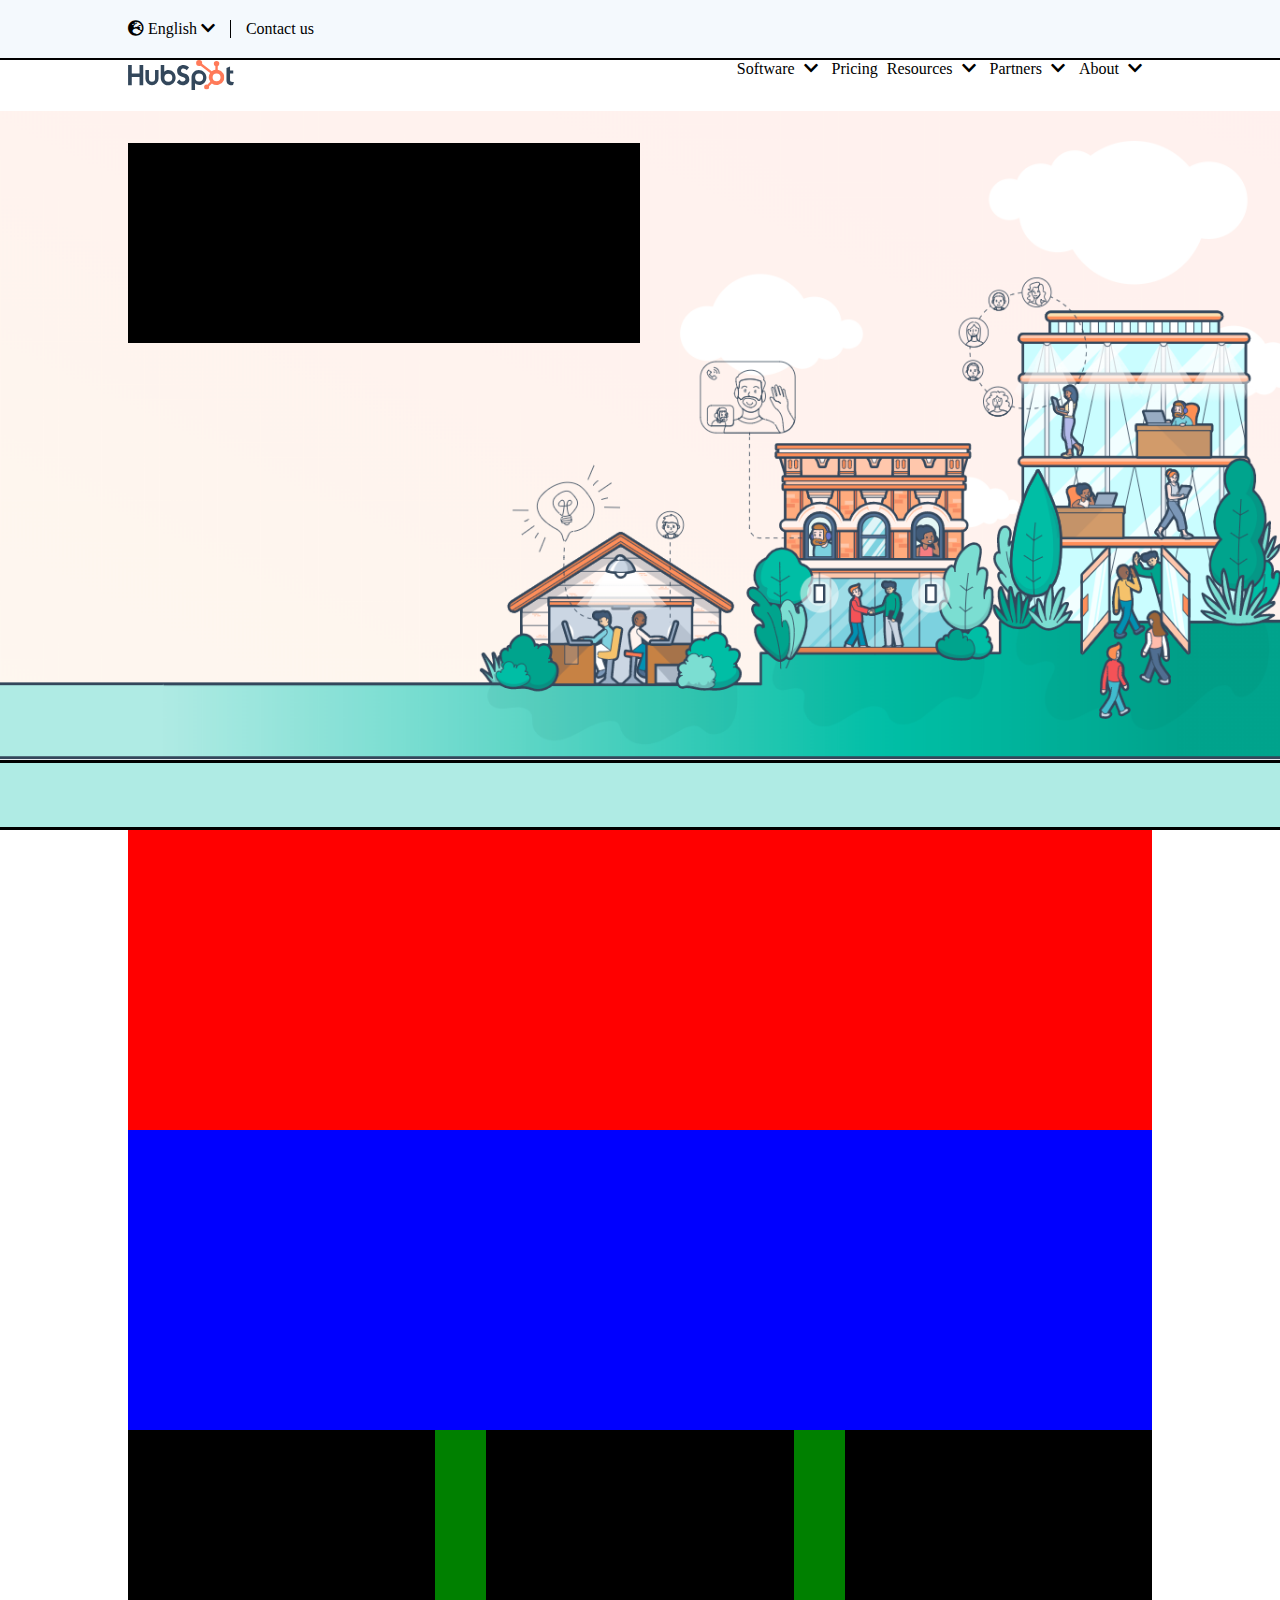
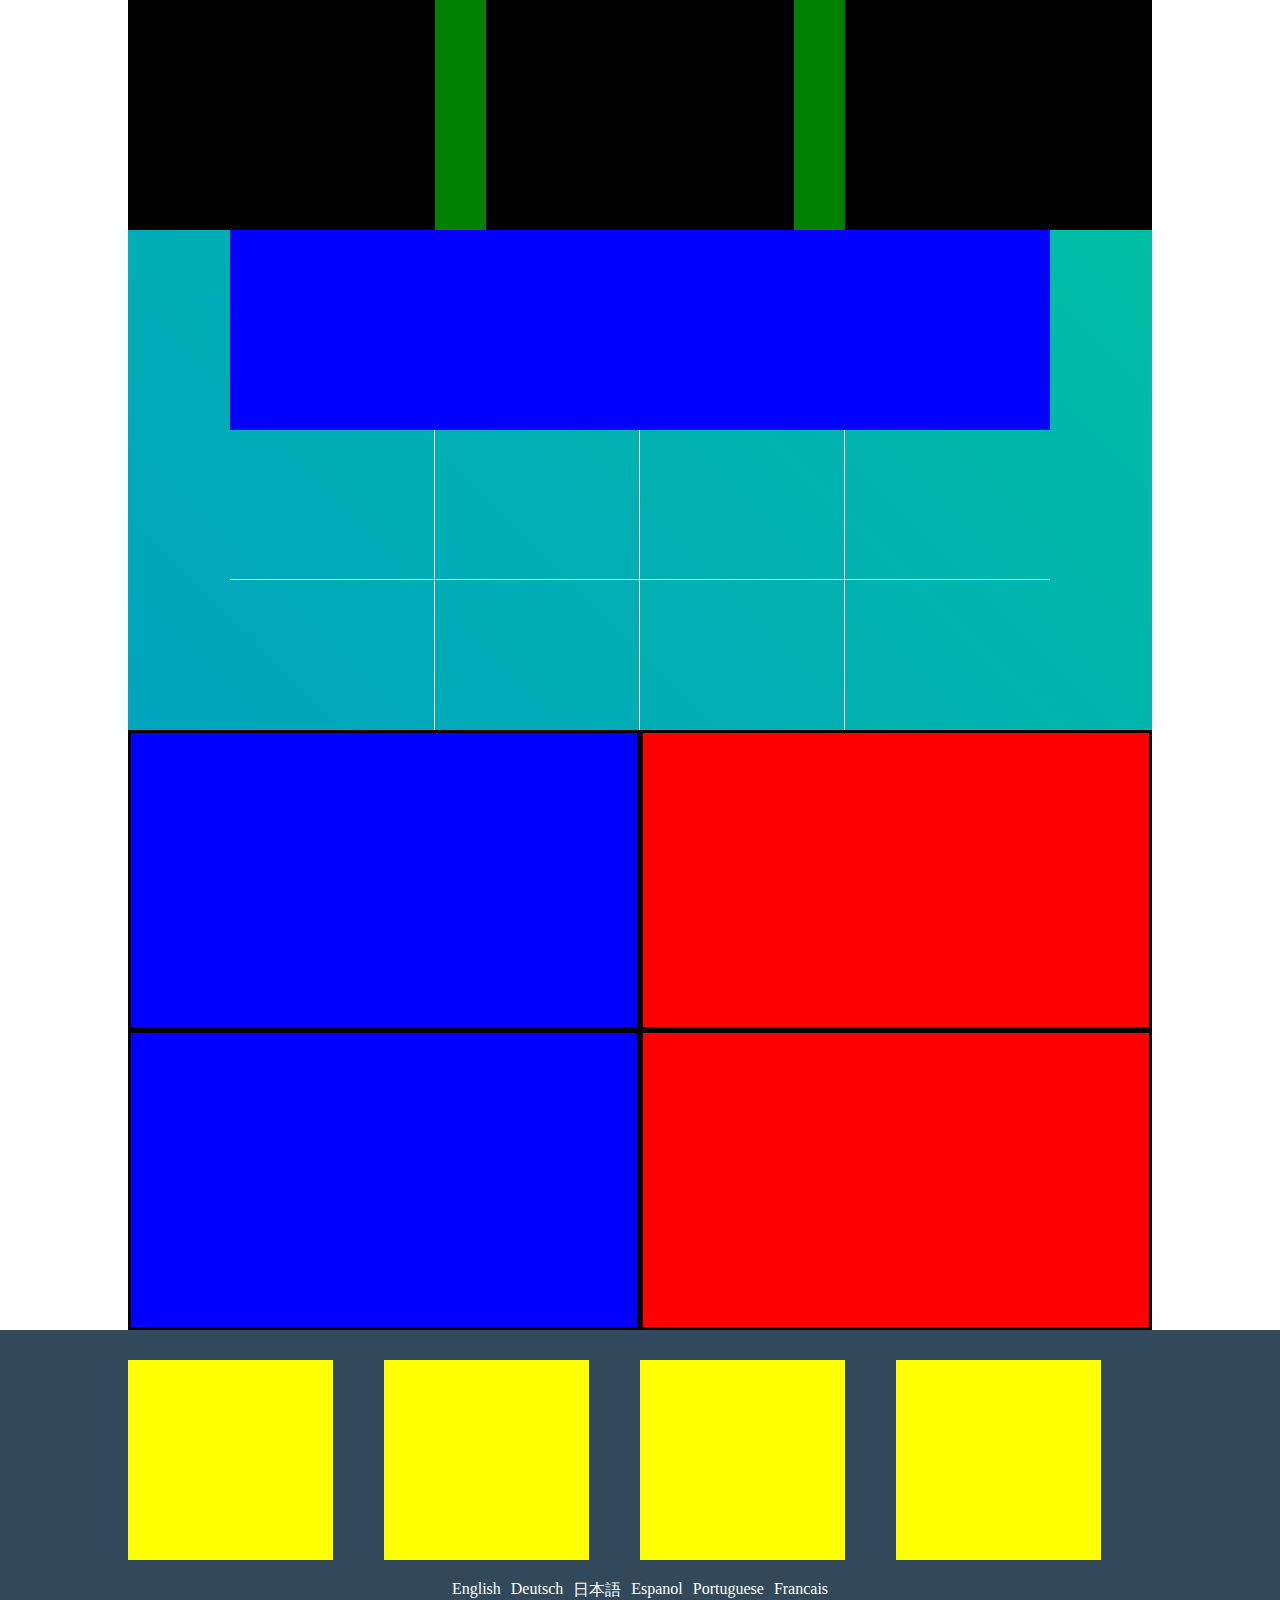
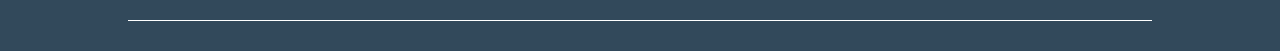
==== index.html @ 045c339a "debug update" ====
<!DOCTYPE html>
<html>
  <head>
    <meta charset="utf-8">
    <title>Hubspot</title>
    <link rel="stylesheet" href="https://cdnjs.cloudflare.com/ajax/libs/font-awesome/5.15.2/css/all.min.css">
    <link rel="stylesheet" href="css/style.css">
  </head>
  <body>
    <!-- intestazione -->
    <header>
      <div class="button-header row">
        <div class="leng-contact row">
          <div class="leng">
            <i class="fas fa-globe-europe"></i> English <i class="fas fa-chevron-down"></i>
          </div>
          <div class="contact">
            Contact us
          </div>
        </div>
        <div class="button-search row f-right">
          <div class="f-right"></div>
          <div class="f-right"></div>
          <div class="f-right"></div>
        </div>
      </div>
      <nav class="row">
        <div class="logo-cont f-left">
          <img src="img/logo.svg" alt="logo">
        </div>
        <div class="nav-menu">
          <ul>
            <li>Software <i class="fas fa-chevron-down"></i></li>
            <li>Pricing</li>
            <li>Resources <i class="fas fa-chevron-down"></i></li>
            <li>Partners <i class="fas fa-chevron-down"></i></li>
            <li>About <i class="fas fa-chevron-down"></i></li>
          </ul>
        </div>
      </nav>
    </header>
    <!-- corpo principale -->
    <main>
      <!-- jumbo -->
      <section>
        <div class="jumbo">
          <div class="jumbo-text">

          </div>
        </div>
        <div class="jumbo-bottom"></div>
      </section>
      <!-- powerfull alone -->
      <section class="page-padding">
        <div class="mid-up">
          <div class="powerfull">

          </div>
          <div class="crm">

          </div>
          <div class="box-cont row">
            <div class="content-box">

            </div>
            <div class="content-box">

            </div>
            <div class="content-box">

            </div>
          </div>
        </div>
      </section>
      <!-- statistics -->
      <section class="page-padding">
        <div class="statistics-cont">
          <div class="statistics-text">

          </div>
          <div class="stats-cont-1 row">
            <div class="stats-box">

            </div>
            <div class="stats-box">

            </div>
            <div class="stats-box">

            </div>
            <div class="stats-box">

            </div>
          </div>
          <div class="stats-cont-2 row">
            <div class="stats-box">

            </div>
            <div class="stats-box">

            </div>
            <div class="stats-box">

            </div>
            <div class="stats-box">

            </div>
          </div>
        </div>
      </section>
      <!-- mid-down -->
      <section class="page-padding">
        <div class="partner-cont row">
          <div class="partner-text">

          </div>
          <div class="partner-logo-cont">

          </div>
        </div>
        <div class="partner-cont row">
          <div class="partner-text">

          </div>
          <div class="partner-image-cont">

          </div>
        </div>
      </section>
    </main>
    <!-- footer -->
    <footer>
      <div class="row">
        <div class="footer-item">

        </div>
        <div class="footer-item">

        </div>
        <div class="footer-item">

        </div>
        <div class="footer-item">

        </div>
      </div>
      <div class="footer-leng">
        <div class="leng-text-cont row">
          <div class="leng-cont">
            English
          </div>
          <div class="leng-cont">
            Deutsch
          </div>
          <div class="leng-cont">
            日本語
          </div>
          <div class="leng-cont">
            Espanol
          </div>
          <div class="leng-cont">
            Portuguese
          </div>
          <div class="leng-cont">
            Francais
          </div>
        </div>
      </div>
    </footer>
  </body>
</html>
---- css/style.css ----
* {
  margin: 0;
  padding: 0;
  box-sizing: border-box;
}

body {

}

.row::after {
  content: "";
  display: table;
  clear: both;
}

.page-padding {
  padding: 0 10%;
}

/*debug*/
.f-left {
  float: left;
}

.f-right {
  float: right;
}
/*/debug*/

/* intestazione */
.button-header {
  width: 100%;
  border-bottom: 2px solid #000;
  padding: 20px 10%;
  background: #f4f9fd;
}

.leng-contact {
  width: 30%;
  float: left;
}

.leng {
  float: left;
  border-right: 1px solid #000;
}

.leng i:last-child {
  margin: 0 15px 0 0;
}

.contact {
  float: left;
  margin: 0 0 0 15px;
}

.button {
  color: #fff;
  background: #fe775a;
  border: none;
}

nav {
  width: 100%;
  padding: 0 10%;
  /* debug */
  height: 50px;
}

.logo-cont {

}

.nav-menu {
  float: right;
}

.nav-menu ul li {
  margin: 0 5px 0 0;
  list-style-type: none;
  display: inline-block;
}

.nav-menu ul li i {
  margin: 0 5px;
}

/* corpo principale */
.jumbo {
  width: 100%;
  background-image: url(../img/jumbotron.png);
  background-repeat: no-repeat;
  background-size: cover;
  position: relative;
  /* debug */
  height: 650px;
}

.jumbo-text {
  width: 40%;
  position: absolute;
  top: 5%;
  left: 10%;
  /*debug*/
  height: 200px;
  background: #000;
}

.jumbo-bottom {
  width: 100%;
  height: 70px;
  background: #afebe4;
  border-top: 3px solid #000;
  border-bottom: 3px solid #000;
}

.mid-up {
  background: #f4f9fd;
}

.powerfull {
  width: 100%;
  /*debug*/
  height: 300px;
  background: red;
}

.crm {
  width: 100%;
  /*debug*/
  height: 300px;
  background: blue;
}

.box-cont {
  width: 100%;
  /* debug */
  background: green;
}

.content-box {
  width: 30%;
  float: left;
  /* debug */
  height: 400px;
  background: black;
}

.box-cont .content-box:nth-child(2) {
  margin: 0 5%;
}

.statistics-cont {
  width: 100%;
  padding: 0 10%;
  background-image: linear-gradient(45deg,#00a4bd,#00bda5);
}

.statistics-text {
  width: 100%;
  /* debug */
  height: 200px;
  background: blue;
}

.stats-box {
  width: 25%;
  float: left;
  /* debug */
  height: 150px;
}

.stats-cont-1 .stats-box {
  border-right: 1px solid #fff;
  border-bottom: 1px solid #fff;
}

.stats-cont-1 .stats-box:last-child {
  border-right: none;
}

.stats-cont-2 .stats-box {
  border-right: 1px solid #fff;
}

.stats-cont-2 .stats-box:last-child {
  border-right: none;
}

.partner-cont {
  width: 100%;
  /*debug*/
  height: 300px;
  background: yellow;
}

.partner-text {
  width: 50%;
  float: left;
  /*debug*/
  height: 300px;
  background: blue;
  border: 3px solid black;
}

.partner-logo-cont, .partner-image-cont {
  width: 50%;
  float: left;
  /*debug*/
  height: 300px;
  background: red;
  border: 3px solid black;
}

/* footer */
footer {
  padding: 30px 10%;
  background: #32495b;
}

.footer-item {
  width: 20%;
  margin: 0 5% 0 0;
  float: left;
  /*debug*/
  height: 200px;
  background: yellow;
}

.footer-leng {
  width: 100%;
  padding: 30px 0;
  border-bottom: 1px solid #fff;
  position: relative;
}

.leng-text-cont {
  position: absolute;
  top: 50%;
  left: 50%;
  transform: translate(-50%, -50%);
}

.leng-cont {
  color: #fff;
  margin-right: 10px;
  float: left;
}

.leng-cont:last-child {
  margin-right: 0;
}
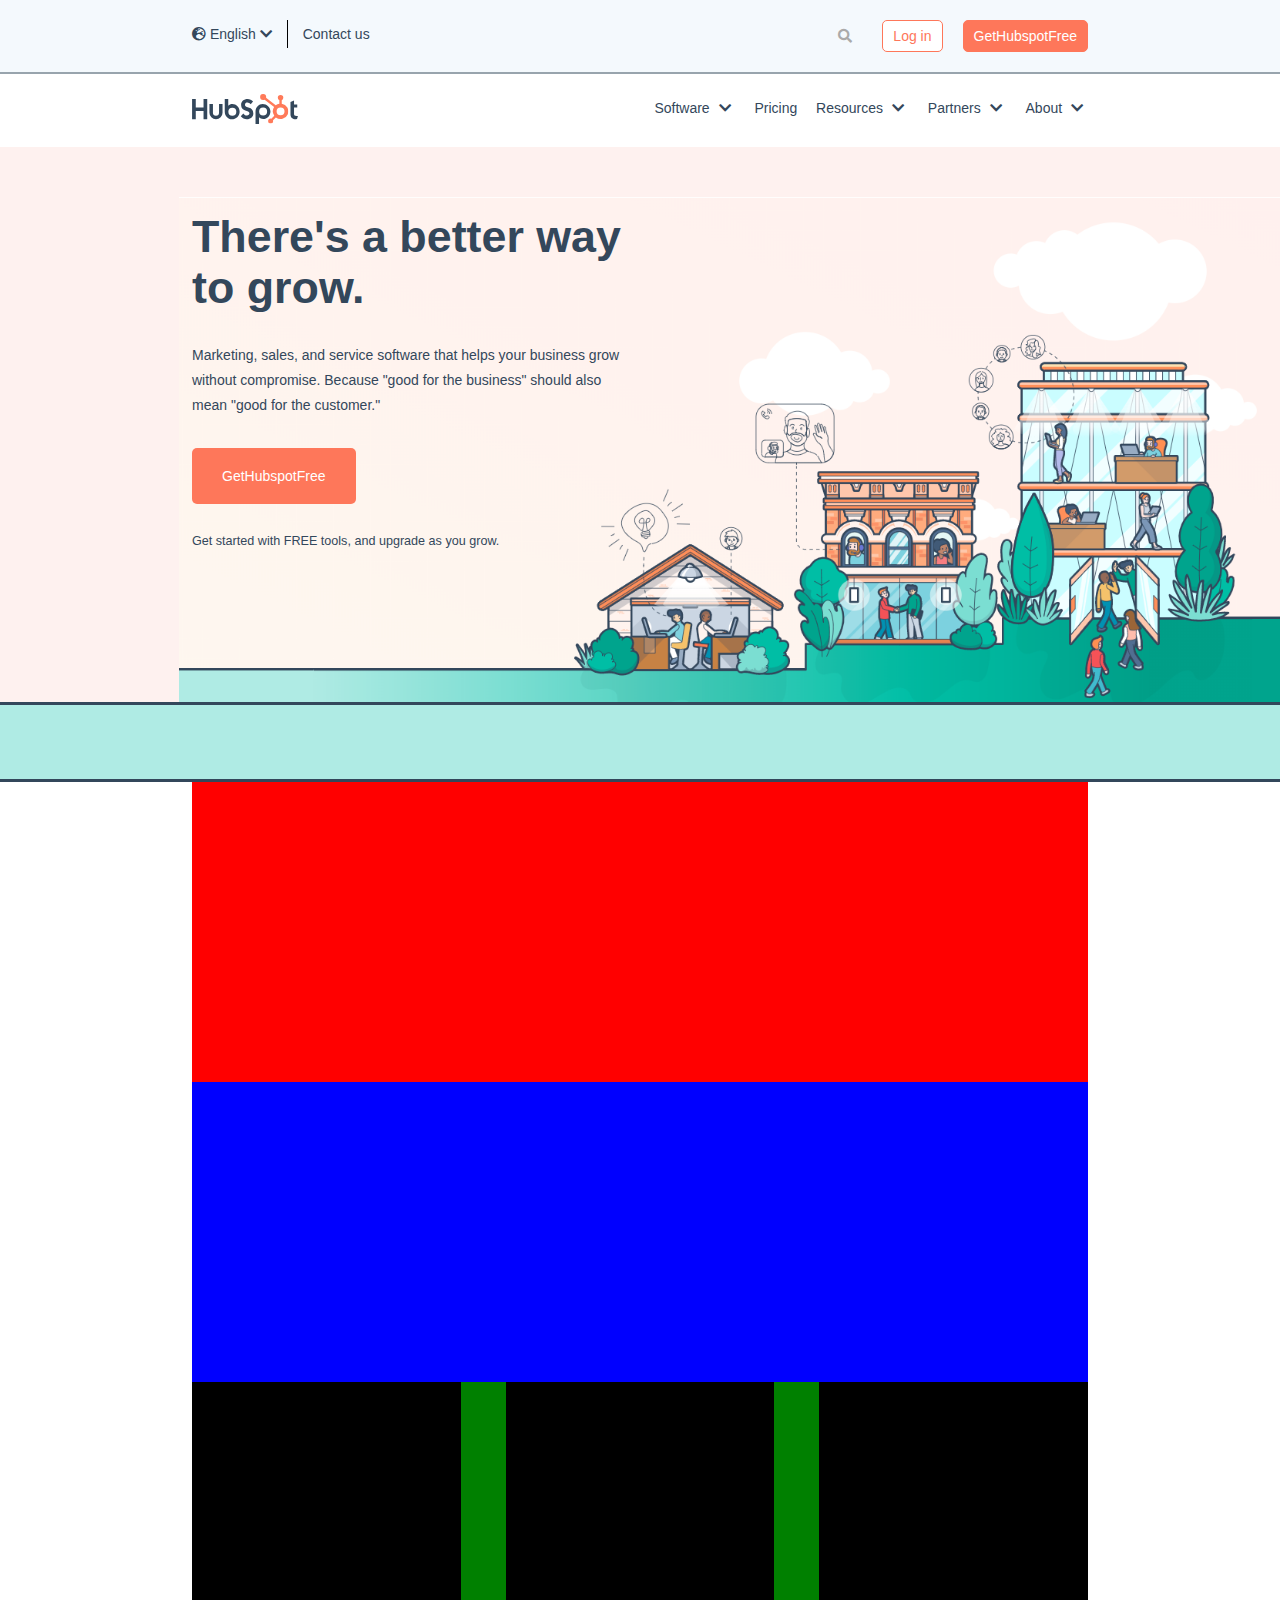
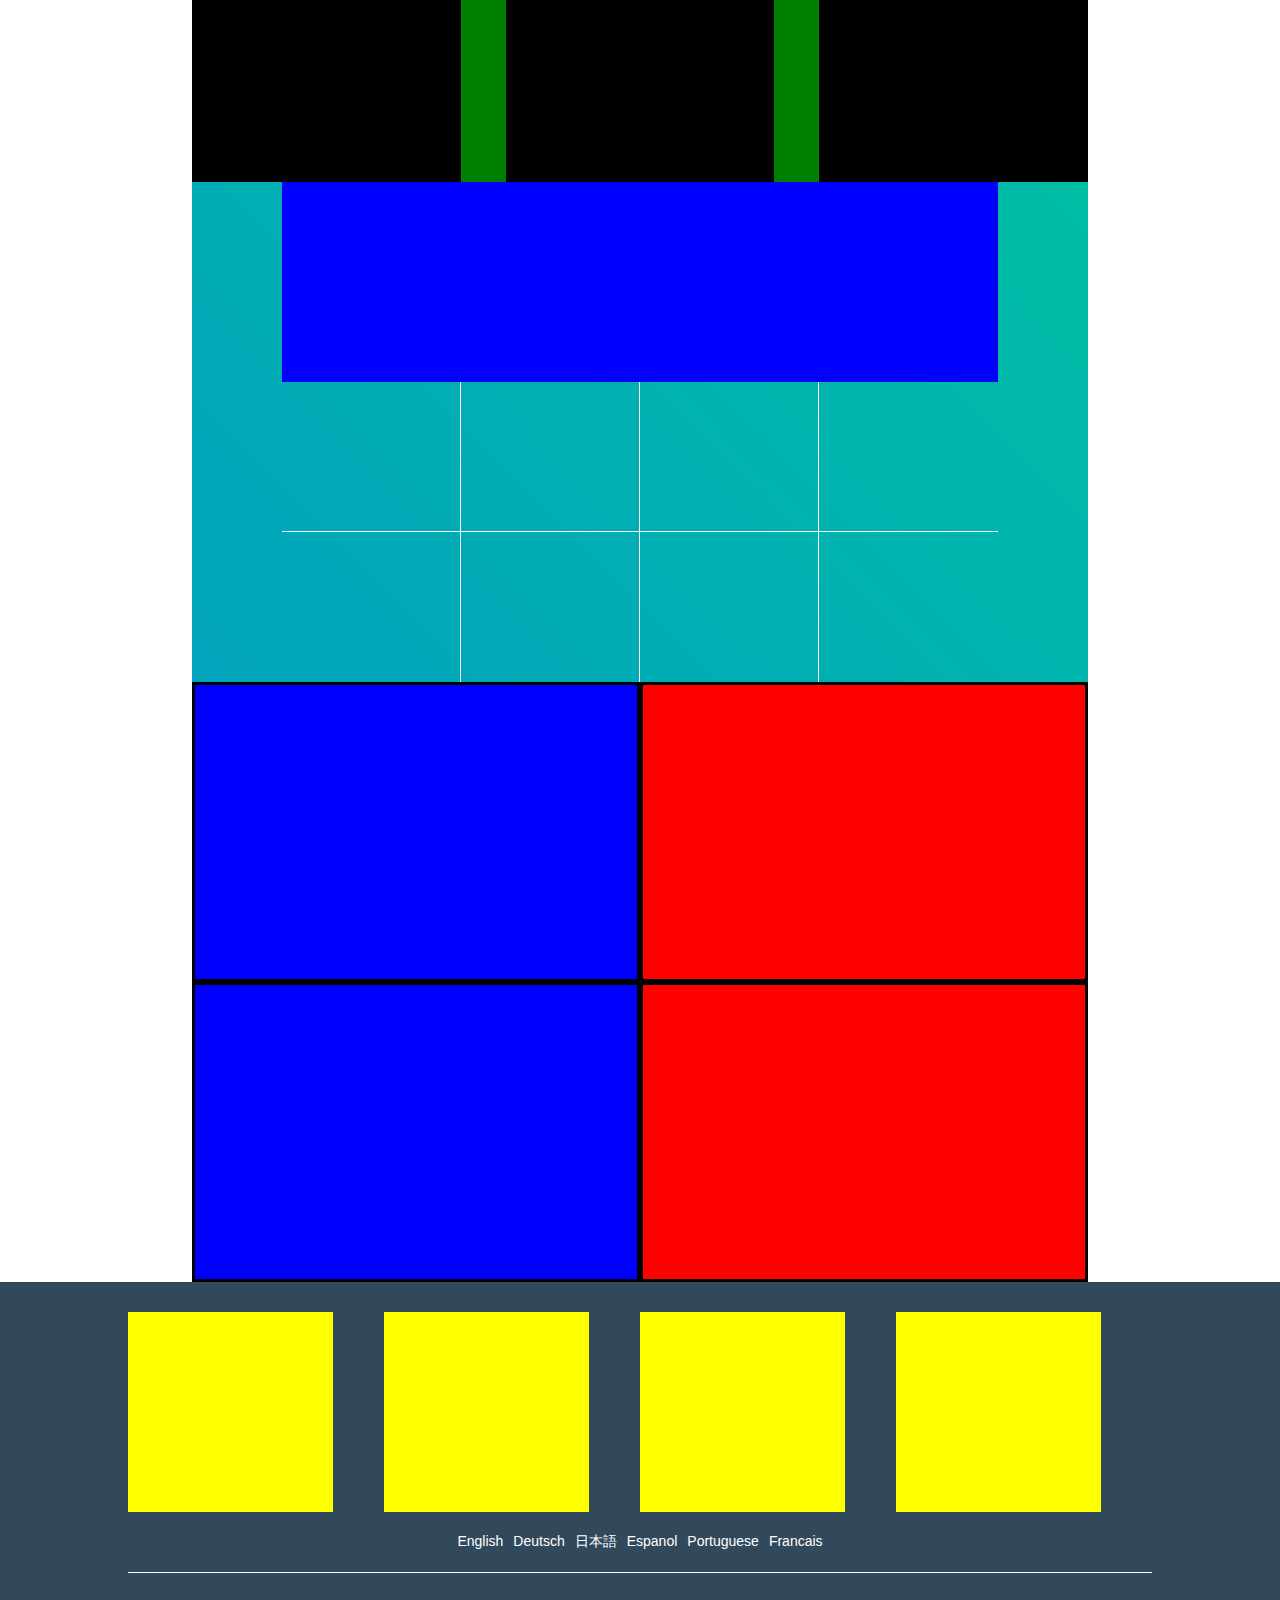
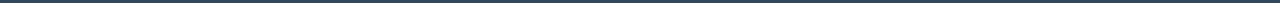
==== commit abbfd171: "header-jumbotron" ====
--- a/index.html
+++ b/index.html
@@ -9,29 +9,35 @@
   <body>
     <!-- intestazione -->
     <header>
+      <!-- bottoniera superiore -->
       <div class="button-header row">
         <div class="leng-contact row">
           <div class="leng">
-            <i class="fas fa-globe-europe"></i> English <i class="fas fa-chevron-down"></i>
+            <i class="fas fa-globe-europe"></i>
+            English
+            <i class="fas fa-chevron-down"></i>
           </div>
           <div class="contact">
-            Contact us
+            <a href="#">Contact us</a>
           </div>
         </div>
-        <div class="button-search row f-right">
-          <div class="f-right"></div>
-          <div class="f-right"></div>
-          <div class="f-right"></div>
+        <div class="button-search row">
+          <a href="#" class="page-button">GetHubspotFree</a>
+          <a href="#" class="page-button login-button">Log in</a>
+          <div class="search-cont">
+            <i class="fas fa-search"></i>
+          </div>
         </div>
       </div>
+      <!-- menu di navigazione -->
       <nav class="row">
-        <div class="logo-cont f-left">
-          <img src="img/logo.svg" alt="logo">
+        <div class="f-left">
+          <a href="#"><img src="img/logo.svg" alt="logo"></a>
         </div>
         <div class="nav-menu">
           <ul>
             <li>Software <i class="fas fa-chevron-down"></i></li>
-            <li>Pricing</li>
+            <li><a href="#">Pricing</a></li>
             <li>Resources <i class="fas fa-chevron-down"></i></li>
             <li>Partners <i class="fas fa-chevron-down"></i></li>
             <li>About <i class="fas fa-chevron-down"></i></li>
@@ -44,11 +50,22 @@
       <!-- jumbo -->
       <section>
         <div class="jumbo">
-          <div class="jumbo-text">
-
+          <div class="jumbo-box">
+            <div class="jumbo-title">
+              There's a better way to grow.
+            </div>
+            <div class="jumbo-subtitle">
+              Marketing, sales, and service software that helps your business grow without compromise. Because "good for the business" should also mean "good for the customer."
+            </div>
+            <div class="jumbo-button">
+              <a href="#" class="page-button">GetHubspotFree</a>
+            </div>
+            <div class="end-text">
+              Get started with FREE tools, and upgrade as you grow.
+            </div>
           </div>
+          <div class="jumbo-bottom"></div>
         </div>
-        <div class="jumbo-bottom"></div>
       </section>
       <!-- powerfull alone -->
       <section class="page-padding">
--- a/css/style.css
+++ b/css/style.css
@@ -5,7 +5,14 @@
 }
 
 body {
-
+  color: #33475b;
+  font-family: 'Helvetica', sans-serif;
+  font-size: 14px;
+}
+
+a {
+  text-decoration: none;
+  color: #33475b;
 }
 
 .row::after {
@@ -15,10 +22,18 @@
 }
 
 .page-padding {
-  padding: 0 10%;
-}
-
-/*debug*/
+  padding: 0 15%;
+}
+
+.page-button {
+  color: #fff;
+  background: #fe775a;
+  padding: 20px 30px;
+  text-decoration: none;
+  border: none;
+  border-radius: 5px;
+}
+
 .f-left {
   float: left;
 }
@@ -26,24 +41,26 @@
 .f-right {
   float: right;
 }
-/*/debug*/
 
 /* intestazione */
+/*bottoniera superiore*/
 .button-header {
   width: 100%;
-  border-bottom: 2px solid #000;
-  padding: 20px 10%;
+  border-bottom: 2px solid #98a4ad;
+  padding: 20px 15%;
   background: #f4f9fd;
 }
 
 .leng-contact {
   width: 30%;
+  line-height: 200%;
   float: left;
 }
 
 .leng {
   float: left;
   border-right: 1px solid #000;
+  cursor: pointer;
 }
 
 .leng i:last-child {
@@ -55,31 +72,49 @@
   margin: 0 0 0 15px;
 }
 
-.button {
-  color: #fff;
-  background: #fe775a;
-  border: none;
-}
-
+.button-search .page-button {
+  float: right;
+  padding: 7px 10px;
+  border: 1px solid #fe775a;
+}
+
+.login-button {
+  color: #fe775a;
+  background: #fff;
+  margin: 0 20px;
+}
+
+.search-cont {
+  padding: 7px 10px;
+  float: right;
+  cursor: pointer;
+}
+
+.search-cont .fa-search {
+  color: #aaa;
+  vertical-align: middle;
+}
+
+/* menu di navigazione */
 nav {
   width: 100%;
-  padding: 0 10%;
-  /* debug */
-  height: 50px;
-}
-
-.logo-cont {
-
+  padding: 20px 15%;
 }
 
 .nav-menu {
   float: right;
+  line-height: 200%;
 }
 
 .nav-menu ul li {
-  margin: 0 5px 0 0;
+  margin: 0 15px 0 0;
   list-style-type: none;
   display: inline-block;
+  cursor: pointer;
+}
+
+.nav-menu ul li:last-child {
+  margin: 0;
 }
 
 .nav-menu ul li i {
@@ -89,30 +124,52 @@
 /* corpo principale */
 .jumbo {
   width: 100%;
+  background: #fef1ef;
   background-image: url(../img/jumbotron.png);
   background-repeat: no-repeat;
-  background-size: cover;
+  background-size: 86%;
   position: relative;
-  /* debug */
-  height: 650px;
-}
-
-.jumbo-text {
-  width: 40%;
+  background-position: 100%;
+  height: 635px;
+}
+
+.jumbo-box {
+  width: 35%;
   position: absolute;
-  top: 5%;
-  left: 10%;
+  top: 10%;
+  left: 15%;
   /*debug*/
   height: 200px;
-  background: #000;
+}
+
+.jumbo-box .jumbo-button {
+  margin: 50px 0 0 0;
+}
+
+.jumbo-title {
+  font-size: 3.2em;
+  font-weight: bold;
+}
+
+.jumbo-subtitle {
+  margin: 30px 0 0 0;
+  line-height: 1.8;
+}
+
+.end-text {
+  margin: 50px 0 0 0;
+  font-size: 0.9em;
 }
 
 .jumbo-bottom {
   width: 100%;
-  height: 70px;
+  height: 80px;
   background: #afebe4;
-  border-top: 3px solid #000;
-  border-bottom: 3px solid #000;
+  border-top: 3px solid #33475b;
+  border-bottom: 3px solid #33475b;
+  position: absolute;
+  bottom: 0;
+  left: 0;
 }
 
 .mid-up {
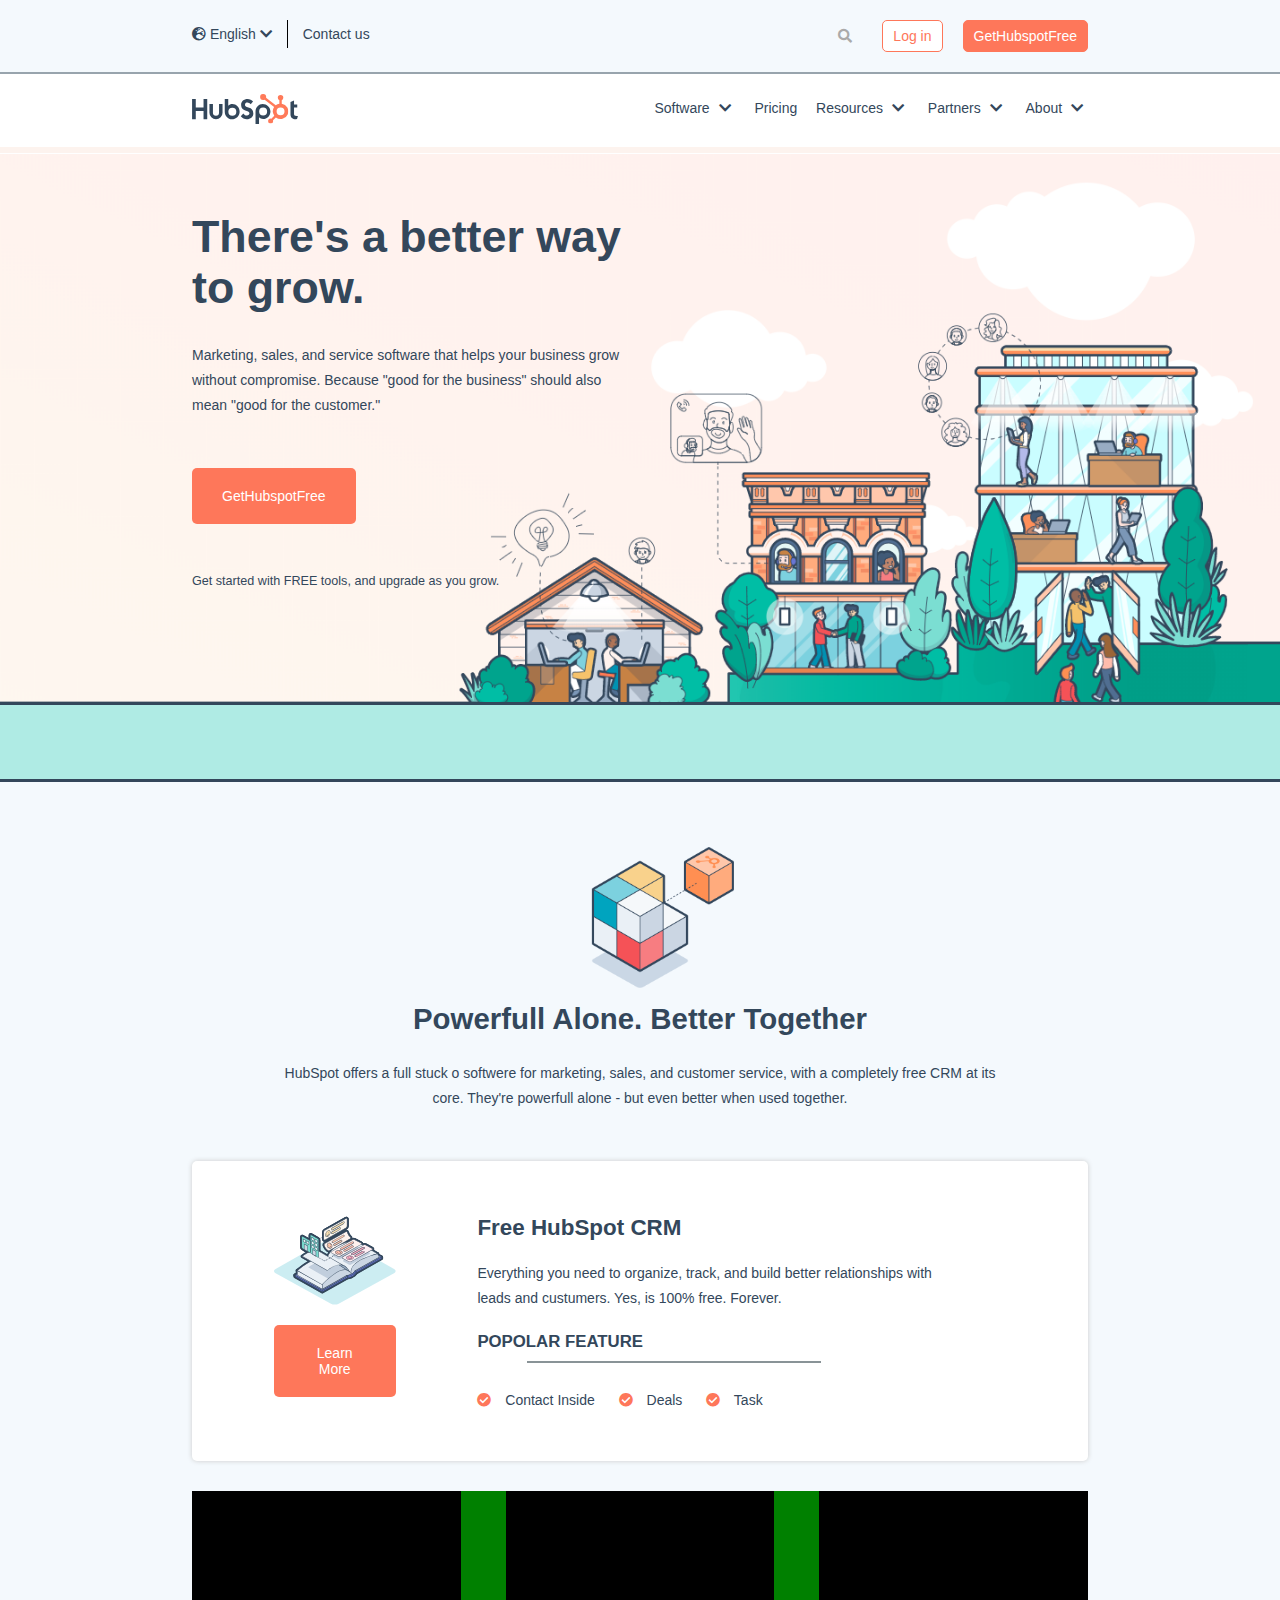
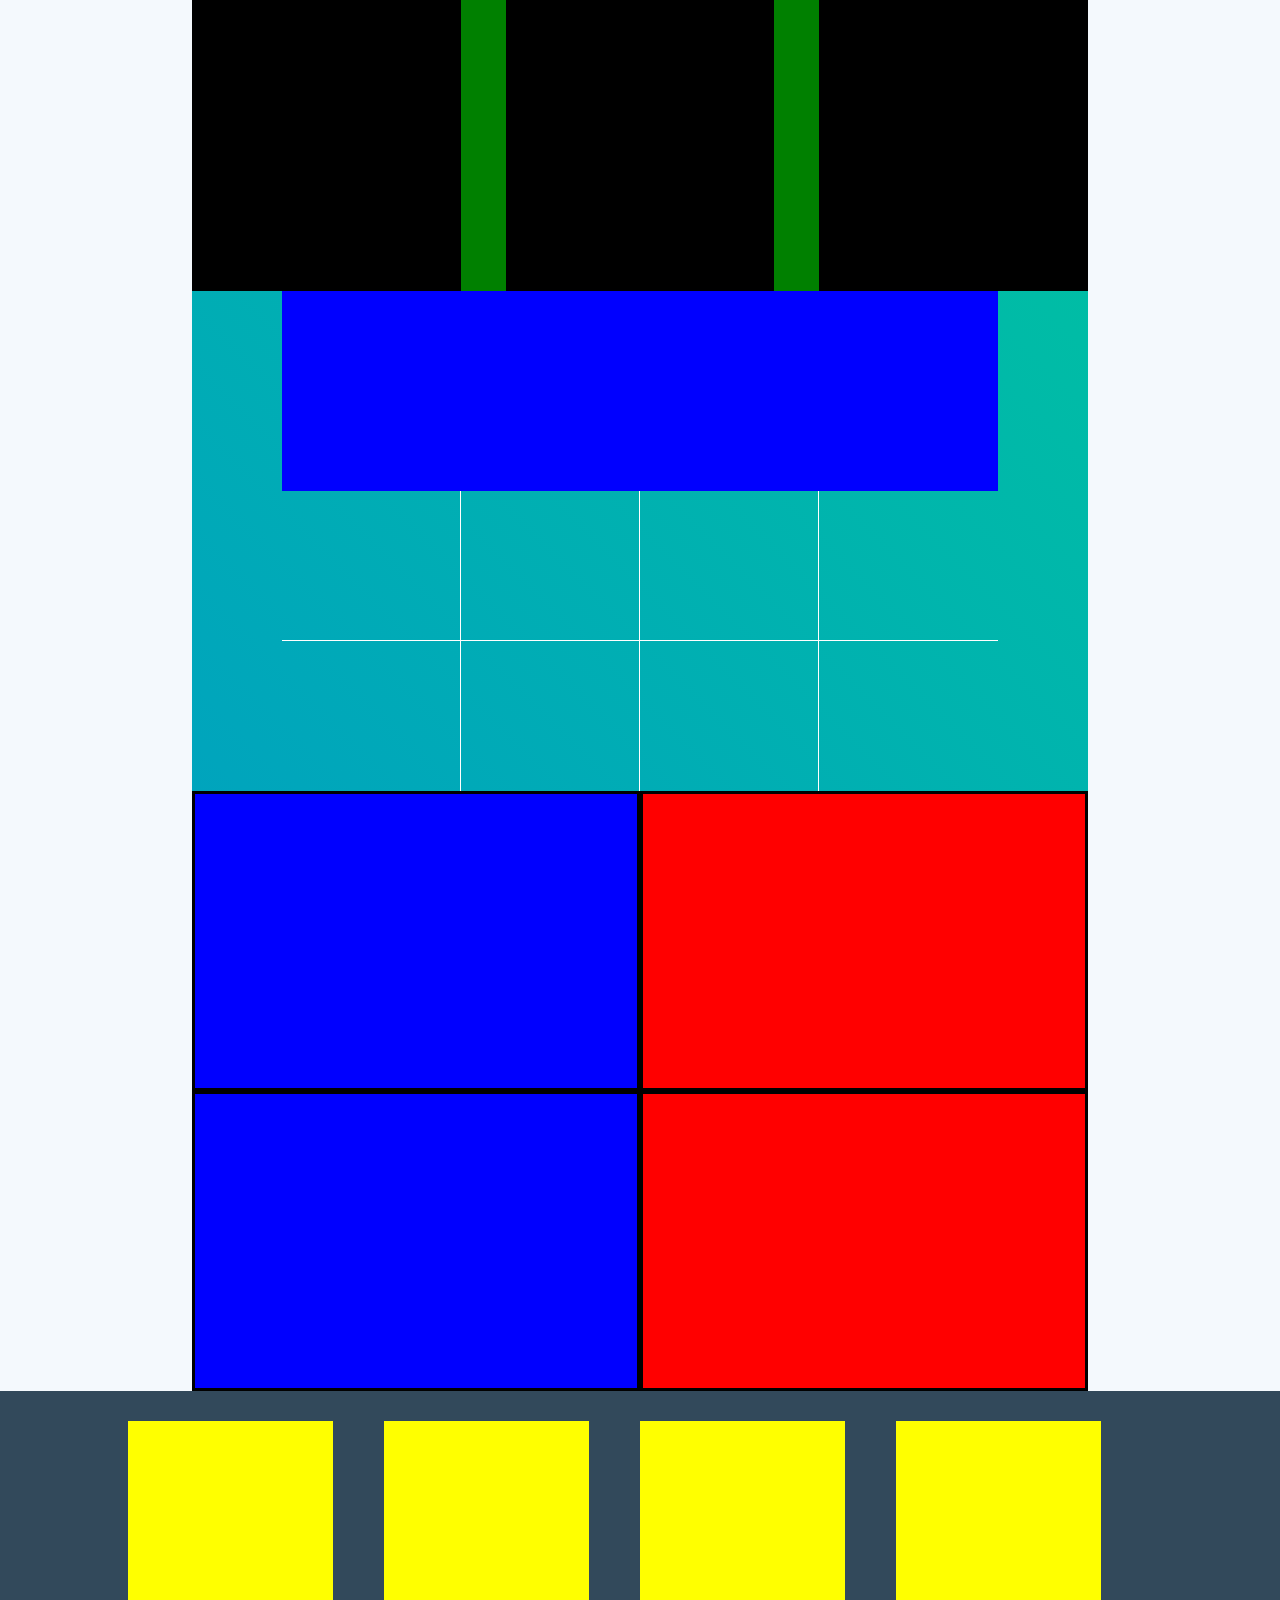
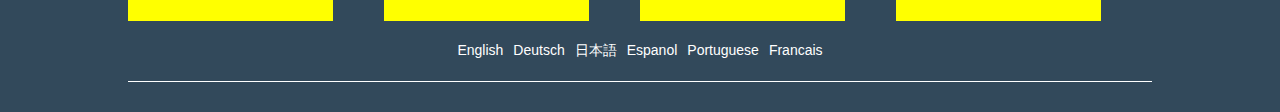
==== commit c98d3fdd: "main update" ====
--- a/index.html
+++ b/index.html
@@ -2,7 +2,7 @@
 <html>
   <head>
     <meta charset="utf-8">
-    <title>Hubspot</title>
+    <title>HubSpot</title>
     <link rel="stylesheet" href="https://cdnjs.cloudflare.com/ajax/libs/font-awesome/5.15.2/css/all.min.css">
     <link rel="stylesheet" href="css/style.css">
   </head>
@@ -55,7 +55,7 @@
               There's a better way to grow.
             </div>
             <div class="jumbo-subtitle">
-              Marketing, sales, and service software that helps your business grow without compromise. Because "good for the business" should also mean "good for the customer."
+              <p>Marketing, sales, and service software that helps your business grow without compromise. Because "good for the business" should also mean "good for the customer."</p>
             </div>
             <div class="jumbo-button">
               <a href="#" class="page-button">GetHubspotFree</a>
@@ -67,25 +67,66 @@
           <div class="jumbo-bottom"></div>
         </div>
       </section>
-      <!-- powerfull alone -->
+      <!-- mid-up-section -->
       <section class="page-padding">
         <div class="mid-up">
-          <div class="powerfull">
-
-          </div>
-          <div class="crm">
-
-          </div>
-          <div class="box-cont row">
-            <div class="content-box">
-
-            </div>
-            <div class="content-box">
-
-            </div>
-            <div class="content-box">
-
-            </div>
+          <div class="mid-up-img-cont"></div>
+          <div class="mid-up-title">
+            Powerfull Alone. Better Together
+          </div>
+          <div class="mid-up-text">
+            <p>HubSpot offers a full stuck o softwere for marketing, sales, and customer service, with a completely free CRM at its core. They're powerfull alone - but even better when used together.</p>
+          </div>
+        </div>
+      </section>
+      <section class="page-padding">
+        <div class="crm-details-cont row">
+          <div class="crm-box-1">
+            <div class="crm-img-cont">
+
+            </div>
+            <div class="crm-button">
+              <a href="#" class="page-button">Learn More</a>
+            </div>
+          </div>
+          <div class="crm-box-2">
+            <div class="crm-title">
+              Free HubSpot CRM
+            </div>
+            <div class="crm-text">
+              <p>Everything you need to organize, track, and build better relationships with leads and custumers. Yes, is 100% free. Forever.</p>
+            </div>
+            <div class="crm-subtitle row">
+              POPOLAR FEATURE
+              <div class="bar"></div>
+            </div>
+            <div class="crm-list">
+              <ul>
+                <li>
+                  <i class="fas fa-check-circle"></i>
+                  Contact Inside
+                </li>
+                <li>
+                  <i class="fas fa-check-circle"></i>
+                  Deals
+                </li>
+                <li>
+                  <i class="fas fa-check-circle"></i>
+                  Task
+                </li>
+              </ul>
+            </div>
+          </div>
+        </div>
+        <div class="box-cont row">
+          <div class="content-box">
+
+          </div>
+          <div class="content-box">
+
+          </div>
+          <div class="content-box">
+
           </div>
         </div>
       </section>
--- a/css/style.css
+++ b/css/style.css
@@ -5,14 +5,19 @@
 }
 
 body {
+  background: #f4f9fd;
   color: #33475b;
-  font-family: 'Helvetica', sans-serif;
+  font-family: sans-serif;
   font-size: 14px;
 }
 
 a {
   text-decoration: none;
   color: #33475b;
+}
+
+p {
+  line-height: 1.8;
 }
 
 .row::after {
@@ -26,6 +31,7 @@
 }
 
 .page-button {
+  display: inline-block;
   color: #fff;
   background: #fe775a;
   padding: 20px 30px;
@@ -48,7 +54,6 @@
   width: 100%;
   border-bottom: 2px solid #98a4ad;
   padding: 20px 15%;
-  background: #f4f9fd;
 }
 
 .leng-contact {
@@ -99,6 +104,7 @@
 nav {
   width: 100%;
   padding: 20px 15%;
+  background: #fff;
 }
 
 .nav-menu {
@@ -124,10 +130,10 @@
 /* corpo principale */
 .jumbo {
   width: 100%;
-  background: #fef1ef;
+  background: #fdf3ee;
   background-image: url(../img/jumbotron.png);
   background-repeat: no-repeat;
-  background-size: 86%;
+  background-size: contain;
   position: relative;
   background-position: 100%;
   height: 635px;
@@ -153,7 +159,6 @@
 
 .jumbo-subtitle {
   margin: 30px 0 0 0;
-  line-height: 1.8;
 }
 
 .end-text {
@@ -171,27 +176,113 @@
   bottom: 0;
   left: 0;
 }
-
+/* mid-up-section */
 .mid-up {
-  background: #f4f9fd;
-}
-
-.powerfull {
-  width: 100%;
-  /*debug*/
-  height: 300px;
-  background: red;
-}
-
-.crm {
-  width: 100%;
-  /*debug*/
-  height: 300px;
-  background: blue;
-}
+  width: 100%;
+  margin: 50px 0 0 0;
+}
+
+.mid-up-img-cont {
+  width: 30%;
+  height: 170px;
+  margin: 0 auto;
+  background-image: url(../img/cube.png);
+  background-repeat: no-repeat;
+  background-size: 70%;
+  background-position: center;
+}
+
+.mid-up-title {
+  text-align: center;
+  font-size: 2.1em;
+  font-weight: bold;
+}
+
+.mid-up-text {
+  width: 80%;
+  margin: 25px auto 0 auto;
+  text-align: center;
+}
+
+.crm-details-cont {
+  width: 100%;
+  margin: 50px 0 0 0;
+  padding: 6% 9% 6% 0;
+  background: #fff;
+  border-radius: 5px;
+  box-shadow: 0 0 5px #ccc;
+  /*debug*/
+}
+
+.crm-box-1 {
+  width: 35%;
+  padding: 0 10%;
+  float: left;
+}
+
+.crm-img-cont {
+  width: 100%;
+  height: 90px;
+  background-image: url(../img/book.svg);
+  background-repeat: no-repeat;
+  background-size: contain;
+  background-position: center;
+}
+
+.crm-button {
+text-align: center;
+margin: 20px auto 0 auto;
+}
+
+.crm-box-2 {
+  width: 60%;
+  float: left;
+}
+
+.crm-title {
+  font-size: 1.6em;
+  font-weight: bold;
+}
+
+.crm-text {
+  margin: 20px 0 0 0;
+}
+
+.crm-subtitle {
+  font-size: 1.2em;
+  font-weight: bold;
+  margin: 20px 0 0 0;
+}
+
+.bar {
+  width: 60%;
+  padding: 0.7px;
+  margin: 0 0 0 50px;
+  display: inline-block;
+  vertical-align: middle;
+  background: #899397;
+}
+
+.crm-list {
+  margin: 20px 0 0 0;
+}
+
+.crm-list ul li {
+  display: inline;
+  margin: 0 20px 0 0;
+}
+
+.crm-list ul li i {
+  color: #fe775a;
+  margin: 0 10px 0 0;
+}
+
+
+
 
 .box-cont {
   width: 100%;
+  margin: 30px 0 0 0;
   /* debug */
   background: green;
 }
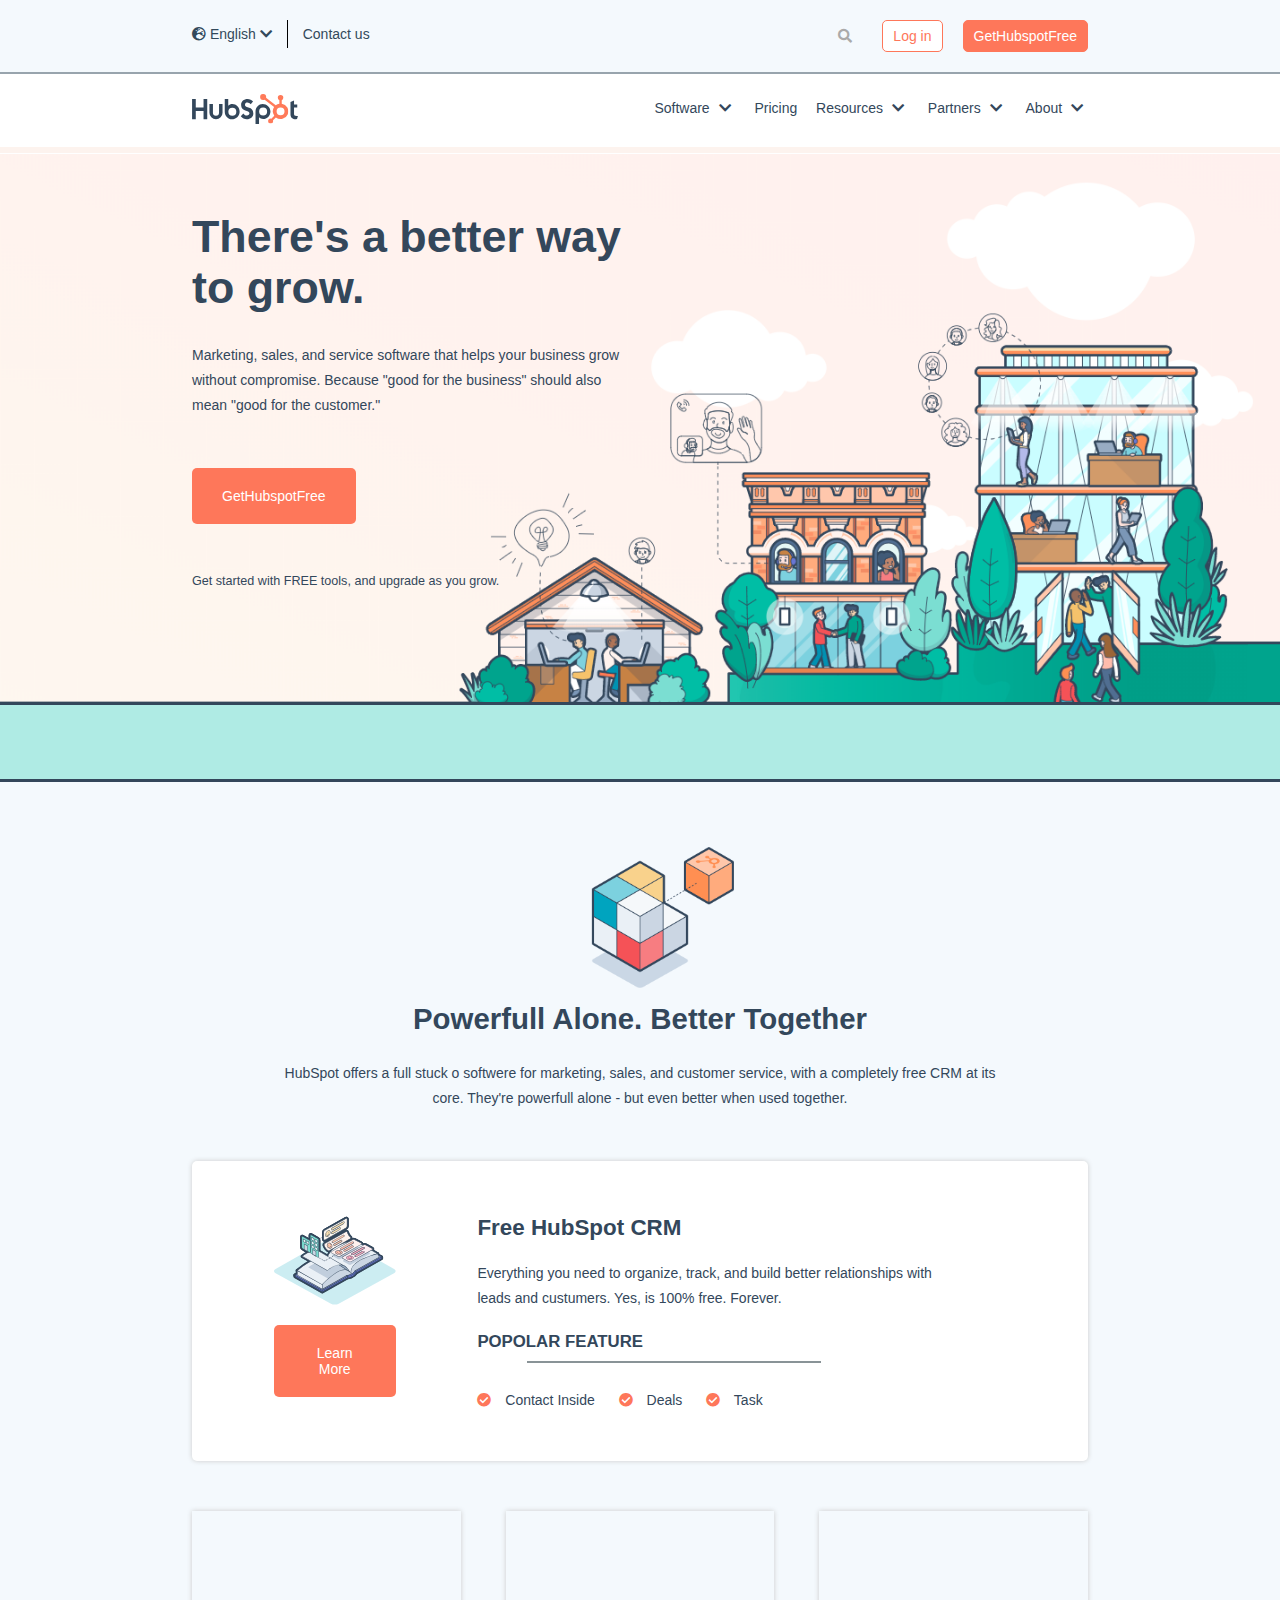
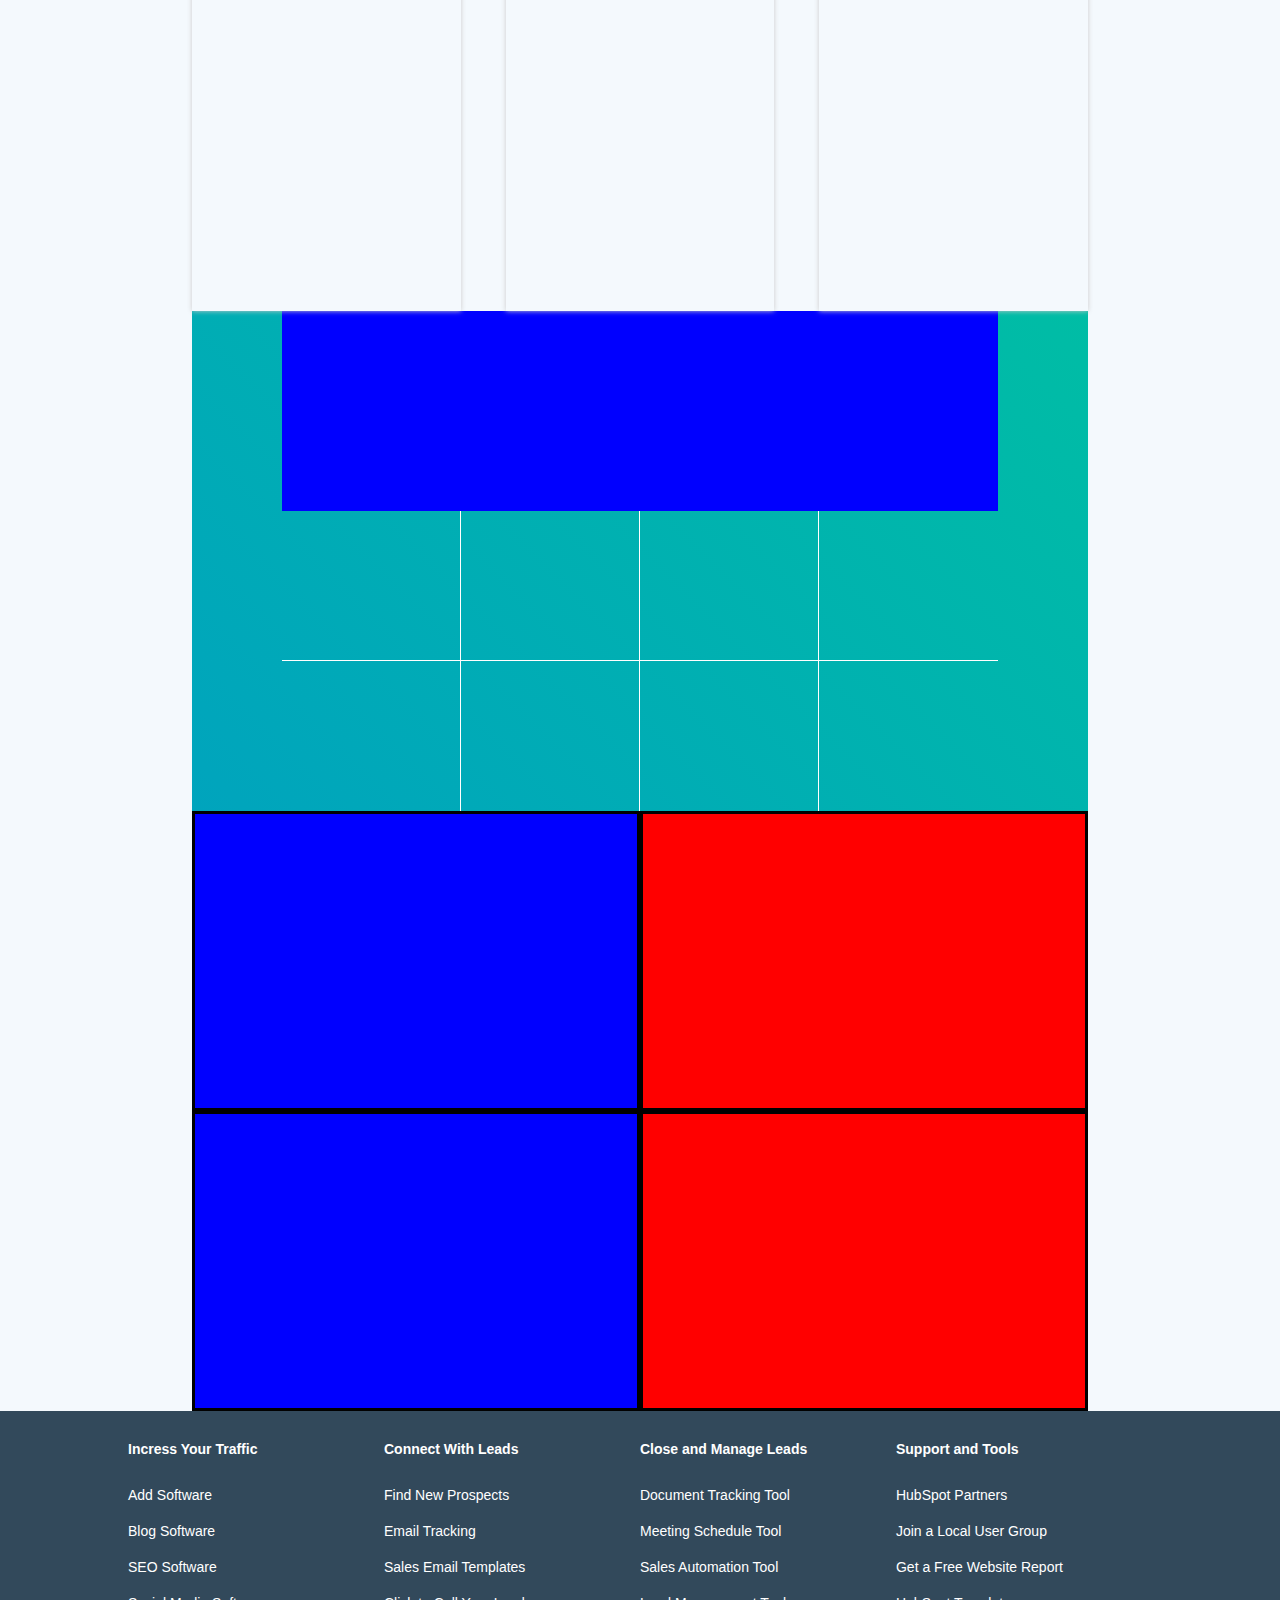
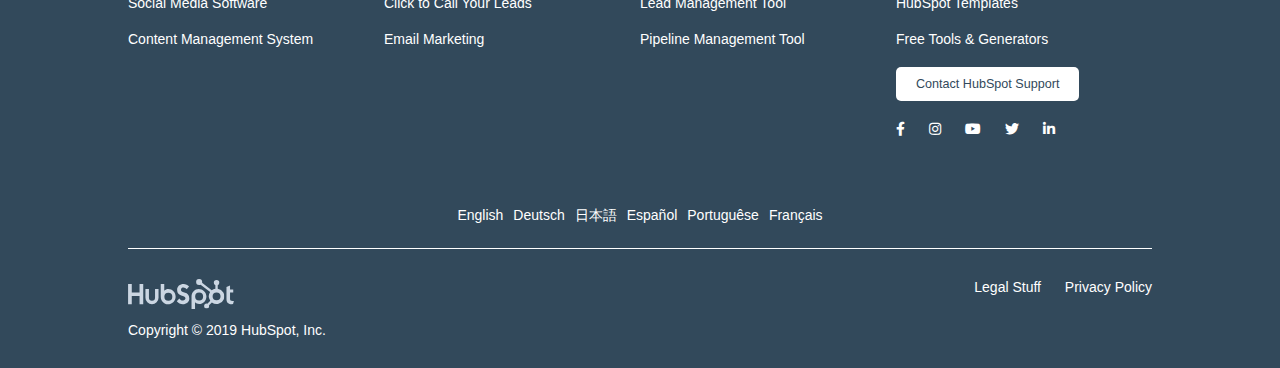
==== commit 51fdeefe: "footer update" ====
--- a/index.html
+++ b/index.html
@@ -118,9 +118,24 @@
             </div>
           </div>
         </div>
+        <!-- content box -->
         <div class="box-cont row">
           <div class="content-box">
-
+            <div class="content-box-img">
+
+            </div>
+            <div class="content-box-title">
+
+            </div>
+            <div class="content-box-text">
+
+            </div>
+            <div class="content-box-list">
+
+            </div>
+            <div class="content-box-button">
+
+            </div>
           </div>
           <div class="content-box">
 
@@ -190,16 +205,52 @@
     <footer>
       <div class="row">
         <div class="footer-item">
-
-        </div>
-        <div class="footer-item">
-
-        </div>
-        <div class="footer-item">
-
-        </div>
-        <div class="footer-item">
-
+          <ul>
+            <li><a href="#">Incress Your Traffic</a></li>
+            <li><a href="#">Add Software</a></li>
+            <li><a href="#">Blog Software</a></li>
+            <li><a href="#">SEO Software</a></li>
+            <li><a href="#">Social Media Software</a></li>
+            <li><a href="#">Content Management System</a></li>
+          </ul>
+        </div>
+        <div class="footer-item">
+          <ul>
+            <li><a href="#">Connect With Leads</a></li>
+            <li><a href="#">Find New Prospects</a></li>
+            <li><a href="#">Email Tracking</a></li>
+            <li><a href="#">Sales Email Templates</a></li>
+            <li><a href="#">Click to Call Your Leads</a></li>
+            <li><a href="#">Email Marketing</a></li>
+          </ul>
+        </div>
+        <div class="footer-item">
+          <ul>
+            <li><a href="#">Close and Manage Leads</a></li>
+            <li><a href="#">Document Tracking Tool</a></li>
+            <li><a href="#">Meeting Schedule Tool</a></li>
+            <li><a href="#">Sales Automation Tool</a></li>
+            <li><a href="#">Lead Management Tool</a></li>
+            <li><a href="#">Pipeline Management Tool</a></li>
+          </ul>
+        </div>
+        <div class="footer-item">
+          <ul>
+            <li><a href="#">Support and Tools</a></li>
+            <li><a href="#">HubSpot Partners</a></li>
+            <li><a href="#">Join a Local User Group</a></li>
+            <li><a href="#">Get a Free Website Report</a></li>
+            <li><a href="#">HubSpot Templates</a></li>
+            <li><a href="#">Free Tools & Generators</a></li>
+            <li><a href="#" class="footer-button">Contact HubSpot Support</a></li>
+            <li>
+              <a href="#"><i class="fab fa-facebook-f"></i></a>
+              <a href="#"><i class="fab fa-instagram"></i></a>
+              <a href="#"><i class="fab fa-youtube"></i></a>
+              <a href="#"><i class="fab fa-twitter"></i></a>
+              <a href="#"><i class="fab fa-linkedin-in"></i></a>
+            </li>
+          </ul>
         </div>
       </div>
       <div class="footer-leng">
@@ -214,14 +265,28 @@
             日本語
           </div>
           <div class="leng-cont">
-            Espanol
-          </div>
-          <div class="leng-cont">
-            Portuguese
-          </div>
-          <div class="leng-cont">
-            Francais
-          </div>
+            Español
+          </div>
+          <div class="leng-cont">
+            Portuguêse
+          </div>
+          <div class="leng-cont">
+            Franҫais
+          </div>
+        </div>
+      </div>
+      <div class="footer-bottom row">
+        <div class="copy">
+          <div class="footer-logo-cont">
+            <a href="#"><img src="img/logo_gray.svg" alt="logo alt"></a>
+          </div>
+          <div class="copy-text">
+            Copyright &copy 2019 HubSpot, Inc.
+          </div>
+        </div>
+        <div class="policy">
+          <a href="#">Legal Stuff</a>
+          <a href="#">Privacy Policy</a>
         </div>
       </div>
     </footer>
--- a/css/style.css
+++ b/css/style.css
@@ -13,7 +13,6 @@
 
 a {
   text-decoration: none;
-  color: #33475b;
 }
 
 p {
@@ -63,6 +62,7 @@
 }
 
 .leng {
+  color: #32495b;
   float: left;
   border-right: 1px solid #000;
   cursor: pointer;
@@ -75,6 +75,10 @@
 .contact {
   float: left;
   margin: 0 0 0 15px;
+}
+
+.contact a {
+  color: #32495b;
 }
 
 .button-search .page-button {
@@ -125,6 +129,10 @@
 
 .nav-menu ul li i {
   margin: 0 5px;
+}
+
+.nav-menu a {
+  color: #32495b;
 }
 
 /* corpo principale */
@@ -211,7 +219,6 @@
   background: #fff;
   border-radius: 5px;
   box-shadow: 0 0 5px #ccc;
-  /*debug*/
 }
 
 .crm-box-1 {
@@ -277,28 +284,33 @@
   margin: 0 10px 0 0;
 }
 
-
-
-
+/* content box */
 .box-cont {
   width: 100%;
   margin: 30px 0 0 0;
-  /* debug */
-  background: green;
 }
 
 .content-box {
   width: 30%;
+  margin: 20px 0 0 0;
+  padding: 2%;
+  box-shadow: 0 0 5px #ccc;
   float: left;
   /* debug */
   height: 400px;
-  background: black;
 }
 
 .box-cont .content-box:nth-child(2) {
-  margin: 0 5%;
-}
-
+  margin: 20px 5% 0 5%;
+}
+
+
+
+
+
+
+
+/*sezione statistica*/
 .statistics-cont {
   width: 100%;
   padding: 0 10%;
@@ -371,31 +383,84 @@
   width: 20%;
   margin: 0 5% 0 0;
   float: left;
-  /*debug*/
-  height: 200px;
-  background: yellow;
+}
+
+.footer-item ul li {
+  list-style-type: none;
+  margin: 20px 0 0 0;
+}
+
+.footer-item ul li:first-child {
+  font-weight: bold;
+  margin: 0;
+}
+
+.footer-item ul li:nth-child(2){
+  margin: 30px 0 0 0;
+}
+
+.footer-item ul li a {
+  color: #fff;
 }
 
 .footer-leng {
   width: 100%;
-  padding: 30px 0;
+  text-align: center;
   border-bottom: 1px solid #fff;
-  position: relative;
+  margin: 50px 0 0 0;
 }
 
 .leng-text-cont {
-  position: absolute;
-  top: 50%;
-  left: 50%;
-  transform: translate(-50%, -50%);
+  display: inline-block;
+  padding: 20px 0;
 }
 
 .leng-cont {
   color: #fff;
   margin-right: 10px;
   float: left;
+  cursor: pointer;
 }
 
 .leng-cont:last-child {
   margin-right: 0;
 }
+
+.footer-button {
+  display: inline-block;
+  color: #32495b!important; /*so che sarebbe meglio non utilizzarlo ma non capisco perché viene sovrascritto da una proprietà precedente*/
+  background: #fff;
+  font-size: 0.9em;
+  padding: 10px 20px;
+  text-decoration: none;
+  border: none;
+  border-radius: 5px;
+}
+
+.footer-item i {
+  margin-right: 20px;
+}
+
+.footer-bottom {
+  width: 100%;
+  margin: 30px 0 0 0;
+}
+
+.copy {
+  float: left;
+}
+
+.copy-text {
+  color: #fff;
+  margin: 10px 0 0 0;
+}
+
+.policy {
+  float: right;
+}
+
+.policy a {
+  display: inline-block;
+  margin: 0 0 0 20px;
+  color: #fff;
+}
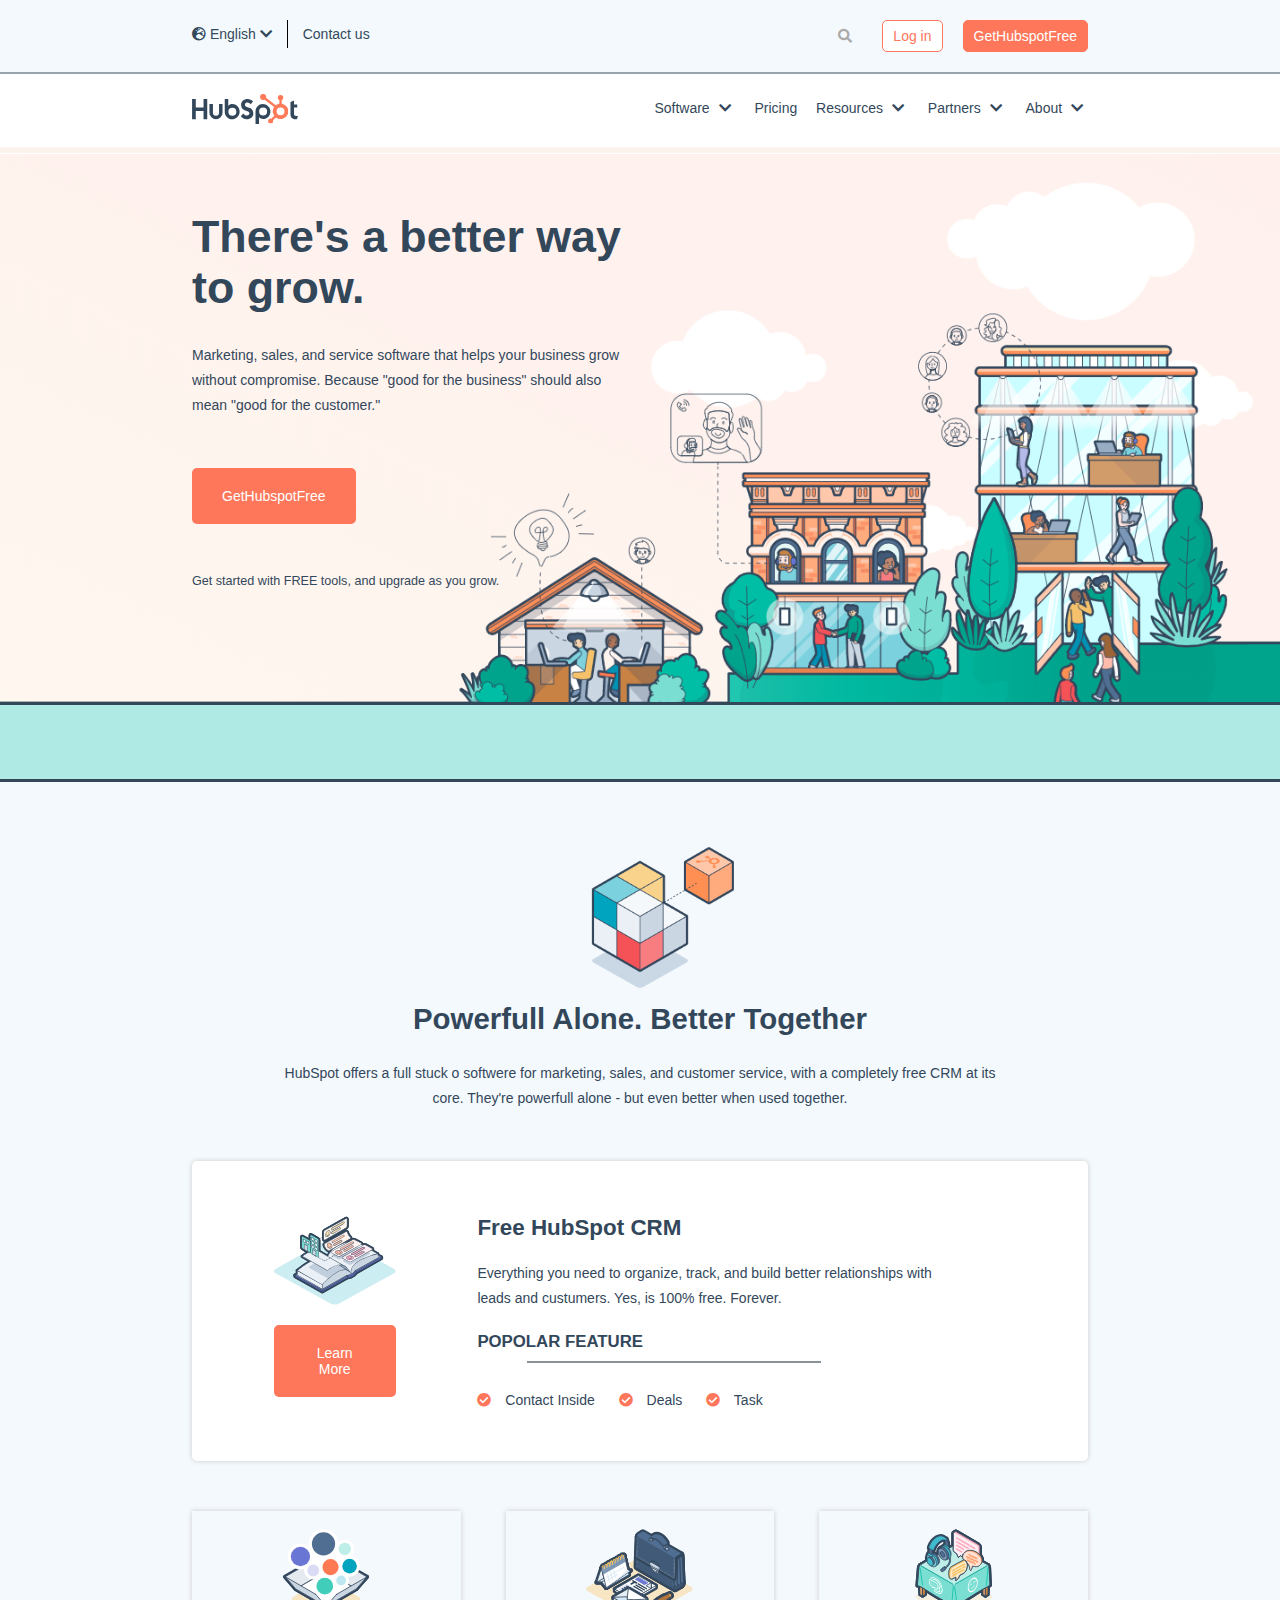
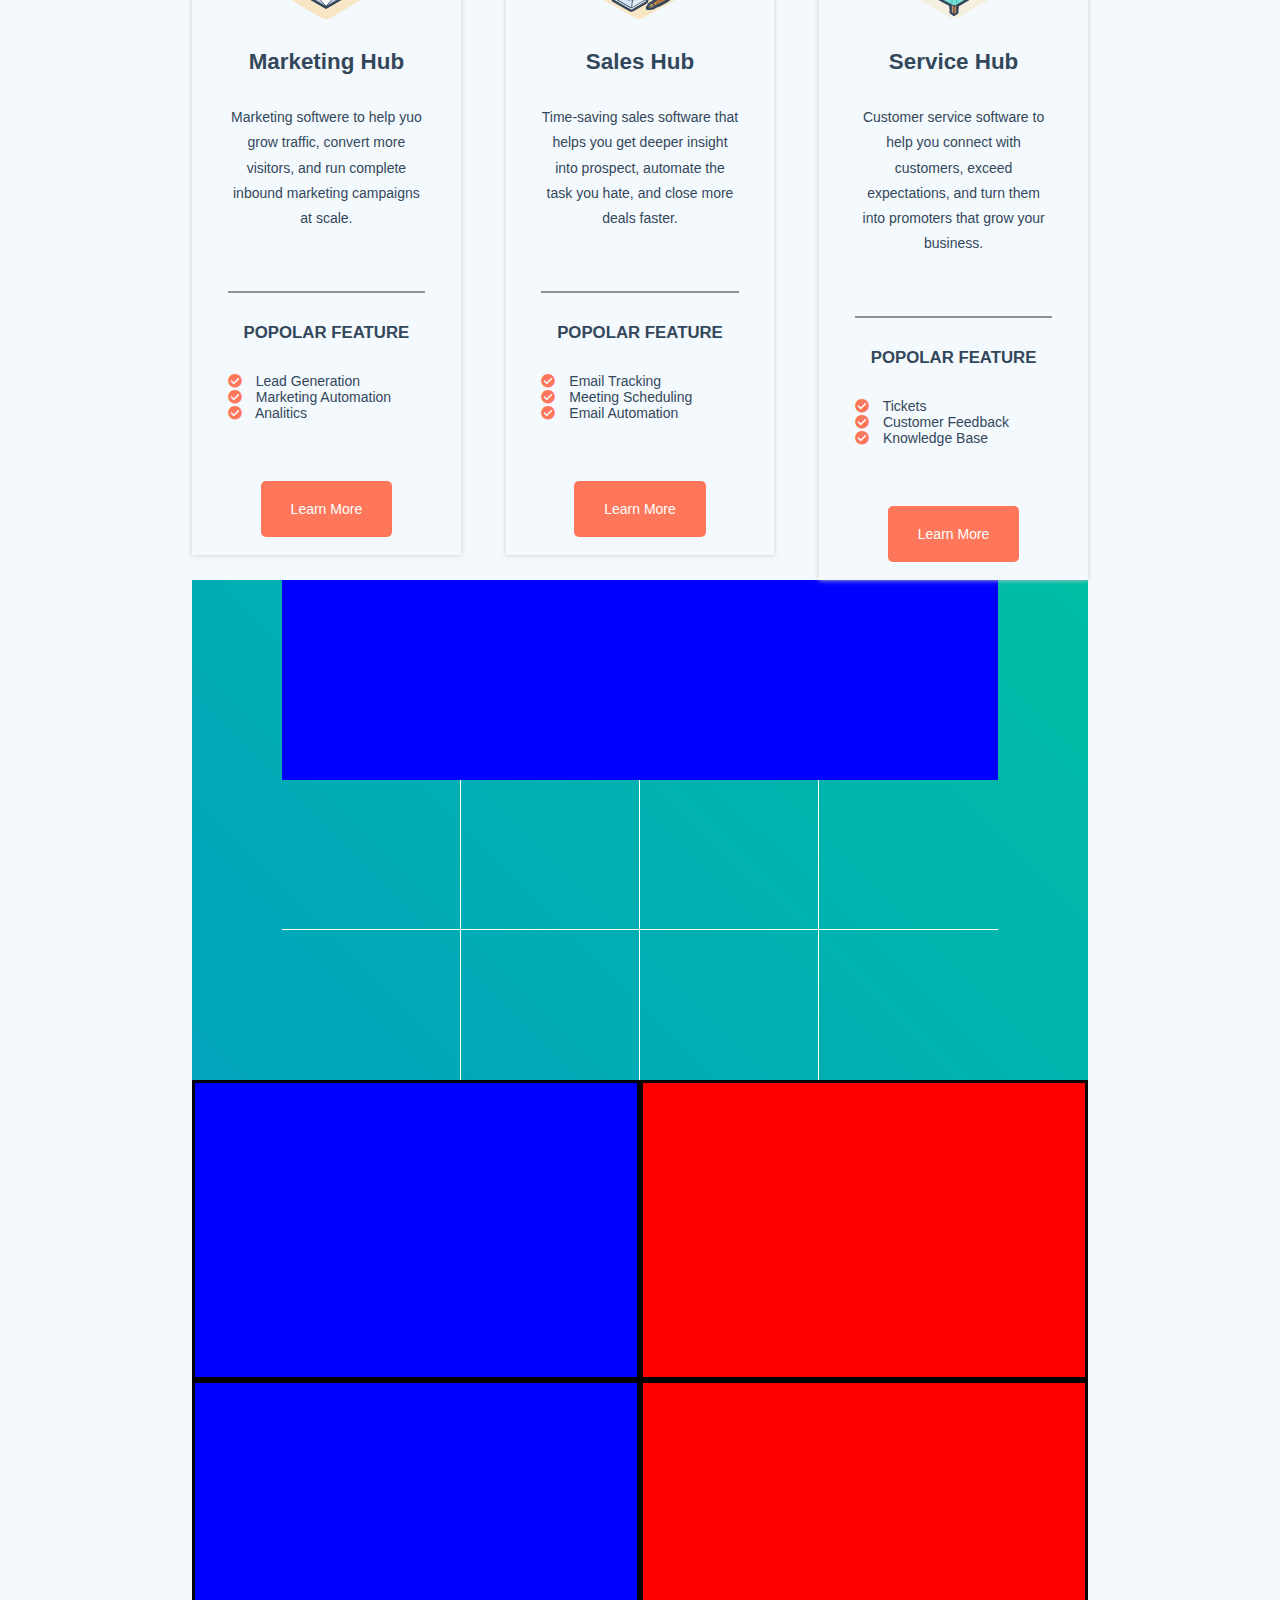
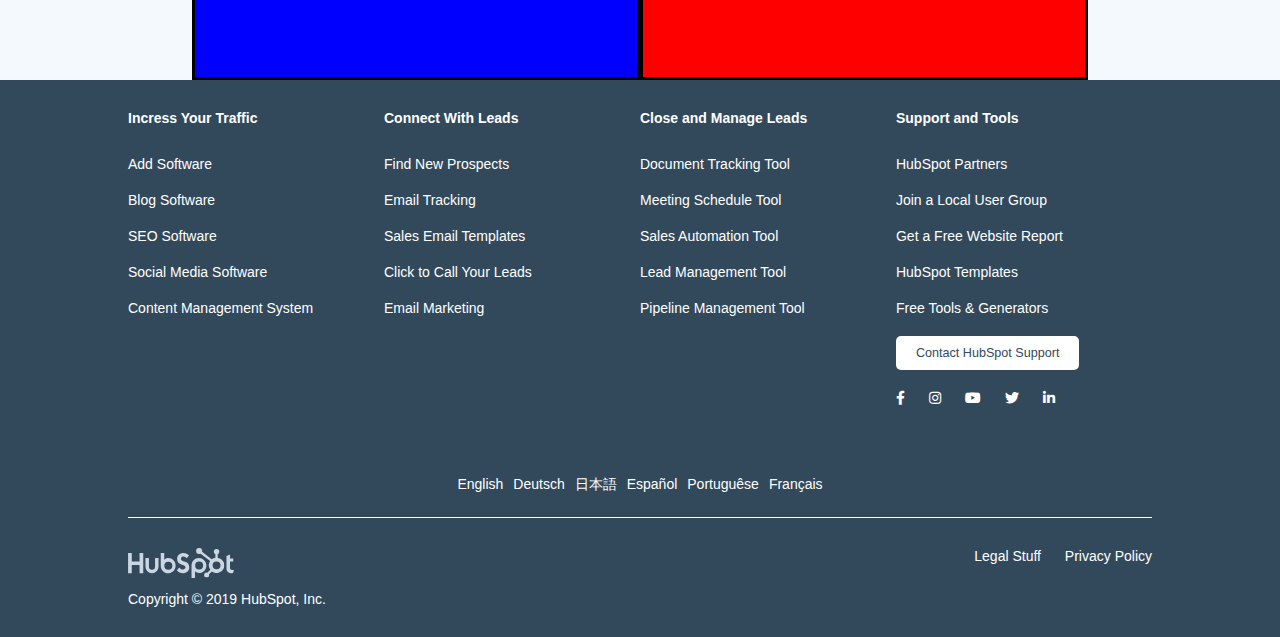
==== commit 5b596a26: "hub-upgrade" ====
--- a/index.html
+++ b/index.html
@@ -97,7 +97,7 @@
               <p>Everything you need to organize, track, and build better relationships with leads and custumers. Yes, is 100% free. Forever.</p>
             </div>
             <div class="crm-subtitle row">
-              POPOLAR FEATURE
+              popolar feature
               <div class="bar"></div>
             </div>
             <div class="crm-list">
@@ -118,30 +118,103 @@
             </div>
           </div>
         </div>
-        <!-- content box -->
-        <div class="box-cont row">
-          <div class="content-box">
-            <div class="content-box-img">
-
-            </div>
-            <div class="content-box-title">
-
-            </div>
-            <div class="content-box-text">
-
-            </div>
-            <div class="content-box-list">
-
-            </div>
-            <div class="content-box-button">
-
-            </div>
-          </div>
-          <div class="content-box">
-
-          </div>
-          <div class="content-box">
-
+        <!-- hub -->
+        <div class="hub-wrapper row">
+          <!-- hub 1 -->
+          <div class="hub-cont">
+            <div class="hub-img-1"></div>
+            <div class="hub-title">
+              Marketing Hub
+            </div>
+            <div class="hub-text">
+              <p>
+                Marketing softwere to help yuo grow traffic, convert more visitors, and run complete inbound marketing campaigns at scale.
+              </p>
+            </div>
+            <div class="list-title">
+              popolar feature
+            </div>
+            <div class="hub-list">
+              <ul>
+                <li>
+                  <i class="fas fa-check-circle"></i>
+                  Lead Generation
+                </li>
+                <li>
+                  <i class="fas fa-check-circle"></i>
+                  Marketing Automation
+                </li>
+                <li>
+                  <i class="fas fa-check-circle"></i>
+                  Analitics
+                </li>
+              </ul>
+            </div>
+            <a href="#" class="page-button">Learn More</a>
+          </div>
+          <!-- hub 2 -->
+          <div class="hub-cont">
+            <div class="hub-img-2"></div>
+            <div class="hub-title">
+              Sales Hub
+            </div>
+            <div class="hub-text">
+              <p>
+                Time-saving sales software that helps you get deeper insight into prospect, automate the task you hate, and close more deals faster.
+              </p>
+            </div>
+            <div class="list-title">
+              popolar feature
+            </div>
+            <div class="hub-list">
+              <ul>
+                <li>
+                  <i class="fas fa-check-circle"></i>
+                  Email Tracking
+                </li>
+                <li>
+                  <i class="fas fa-check-circle"></i>
+                  Meeting Scheduling
+                </li>
+                <li>
+                  <i class="fas fa-check-circle"></i>
+                  Email Automation
+                </li>
+              </ul>
+            </div>
+            <a href="#" class="page-button">Learn More</a>
+          </div>
+          <!-- hub 3 -->
+          <div class="hub-cont">
+            <div class="hub-img-3"></div>
+            <div class="hub-title">
+              Service Hub
+            </div>
+            <div class="hub-text">
+              <p>
+              Customer service software to help you connect with customers, exceed expectations, and turn them into promoters that grow your business.
+              </p>
+            </div>
+            <div class="list-title">
+              popolar feature
+            </div>
+            <div class="hub-list">
+              <ul>
+                <li>
+                  <i class="fas fa-check-circle"></i>
+                  Tickets
+                </li>
+                <li>
+                  <i class="fas fa-check-circle"></i>
+                  Customer Feedback
+                </li>
+                <li>
+                  <i class="fas fa-check-circle"></i>
+                  Knowledge Base
+                </li>
+              </ul>
+            </div>
+            <a href="#" class="page-button">Learn More</a>
           </div>
         </div>
       </section>
--- a/css/style.css
+++ b/css/style.css
@@ -256,6 +256,7 @@
 }
 
 .crm-subtitle {
+  text-transform: uppercase;
   font-size: 1.2em;
   font-weight: bold;
   margin: 20px 0 0 0;
@@ -284,24 +285,91 @@
   margin: 0 10px 0 0;
 }
 
-/* content box */
-.box-cont {
+/* hub */
+.hub-wrapper {
   width: 100%;
   margin: 30px 0 0 0;
 }
 
-.content-box {
+.hub-cont {
   width: 30%;
   margin: 20px 0 0 0;
-  padding: 2%;
+  padding: 2% 4%;
   box-shadow: 0 0 5px #ccc;
-  float: left;
-  /* debug */
-  height: 400px;
-}
-
-.box-cont .content-box:nth-child(2) {
+  text-align: center;
+  float: left;
+}
+
+.hub-wrapper .hub-cont:nth-child(2) {
   margin: 20px 5% 0 5%;
+}
+
+.hub-cont div {
+  margin: 30px 0 0 0;
+}
+
+.hub-cont div:first-child {
+  margin: 0;
+}
+
+.hub-cont a {
+  margin: 60px 0 0 0;
+}
+
+.hub-img-1 {
+  width: 100%;
+  height: 90px;
+  background-image: url(../img/marketing.svg);
+  background-repeat: no-repeat;
+  background-size: contain;
+  background-position: center;
+}
+
+.hub-img-2 {
+  width: 100%;
+  height: 90px;
+  background-image: url(../img/sales.svg);
+  background-repeat: no-repeat;
+  background-size: contain;
+  background-position: center;
+}
+
+.hub-img-3 {
+  width: 100%;
+  height: 90px;
+  background-image: url(../img/service.svg);
+  background-repeat: no-repeat;
+  background-size: contain;
+  background-position: center;
+}
+
+.hub-title {
+  font-size: 1.6em;
+  font-weight: bold;
+}
+
+.hub-text::after {
+  content: "";
+  display: table;
+  width: 100%;
+  border-bottom: 2px solid #899397;
+  margin: 60px auto 0 auto;
+}
+
+.list-title {
+  text-transform: uppercase;
+  font-size: 1.2em;
+  font-weight: bold;
+}
+
+.hub-list ul li{
+  list-style-type: none;
+  text-align: left;
+}
+
+.hub-list ul li i {
+  color: #fe775a;
+  margin: 0 10px 0 0;
 }
 
 
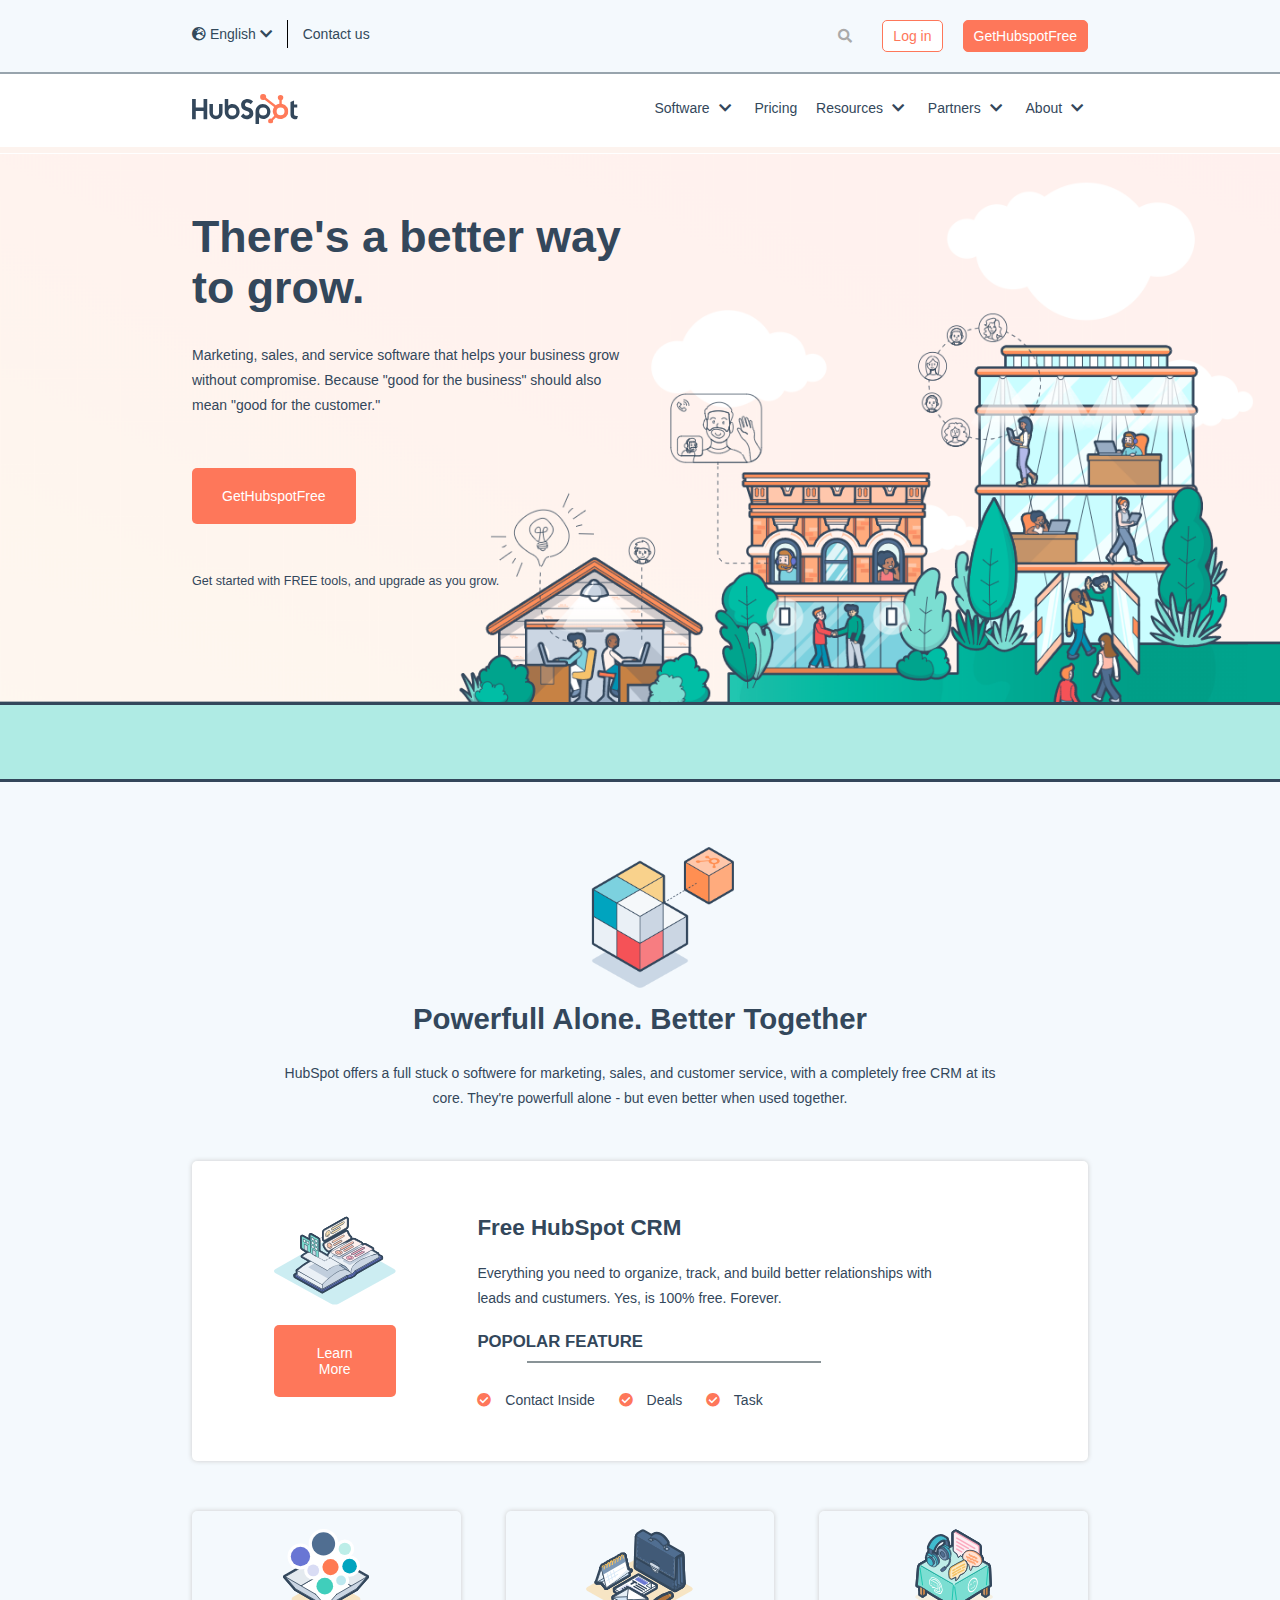
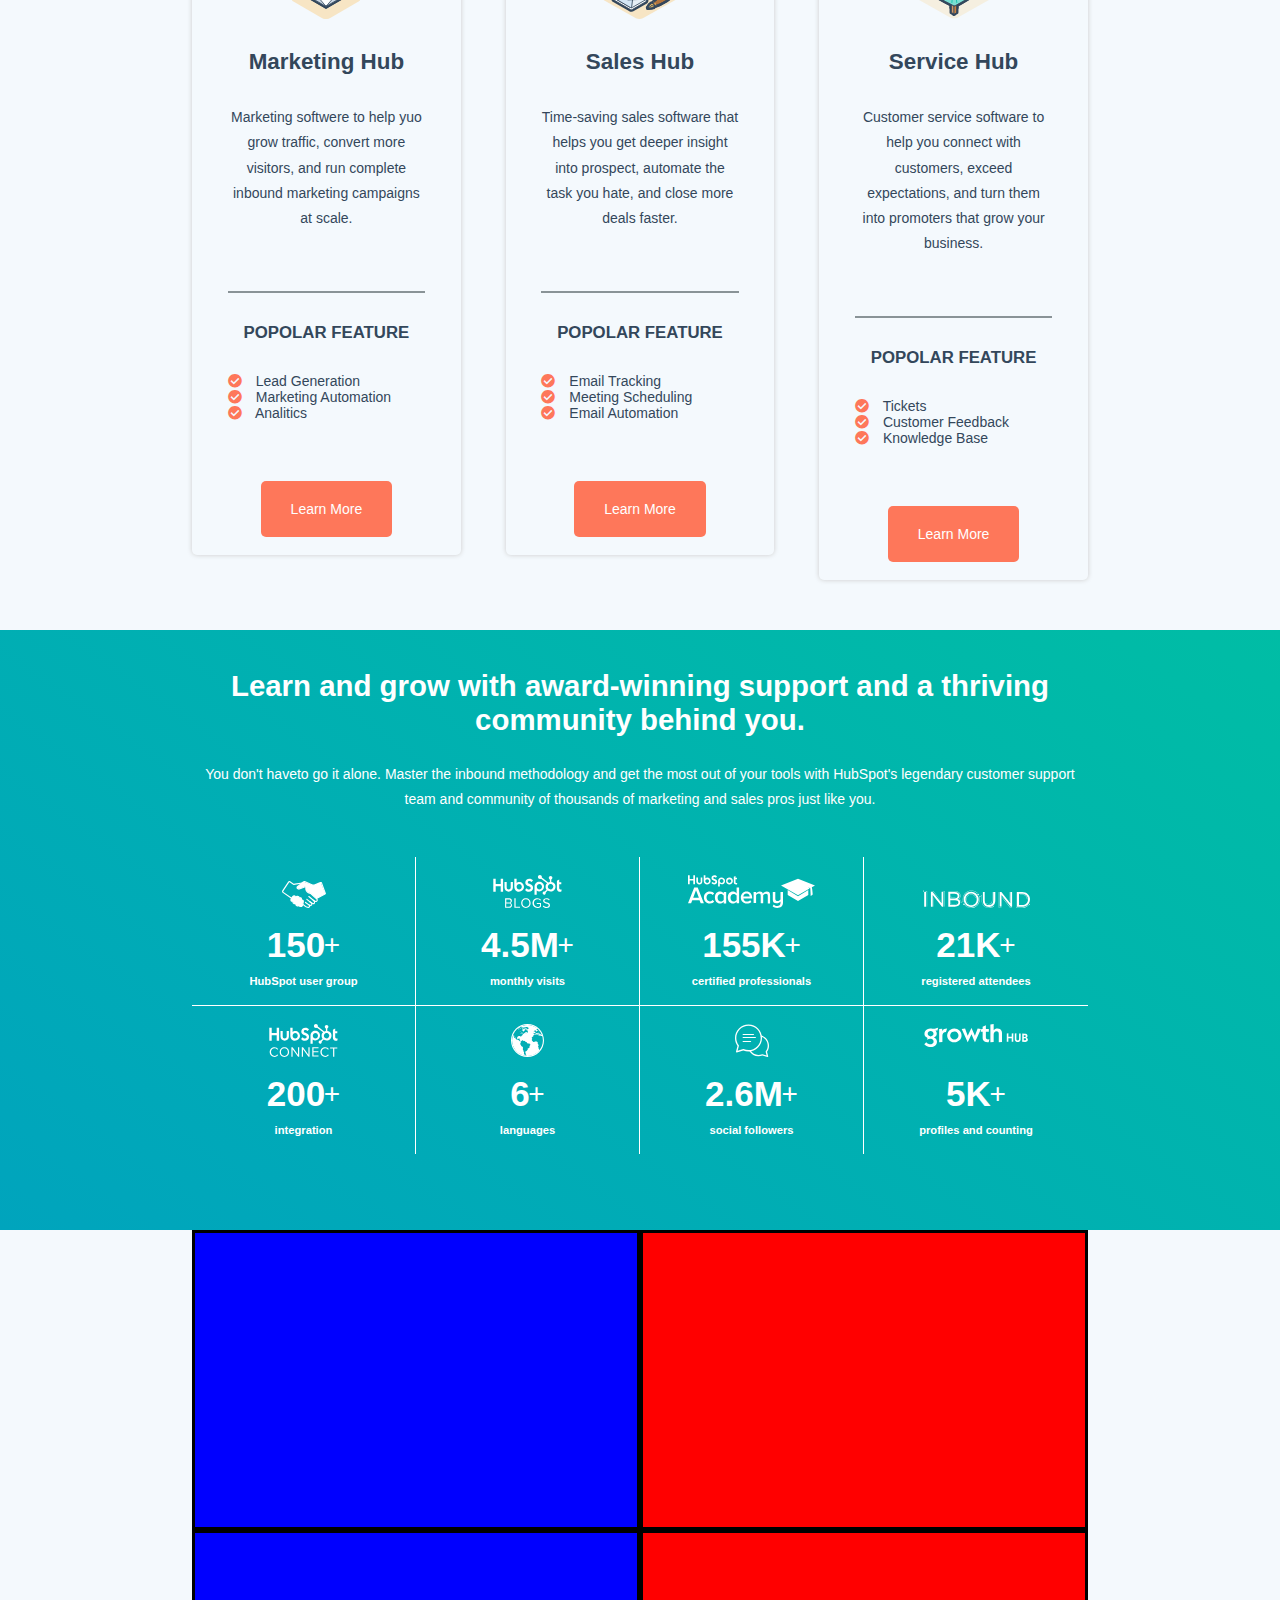
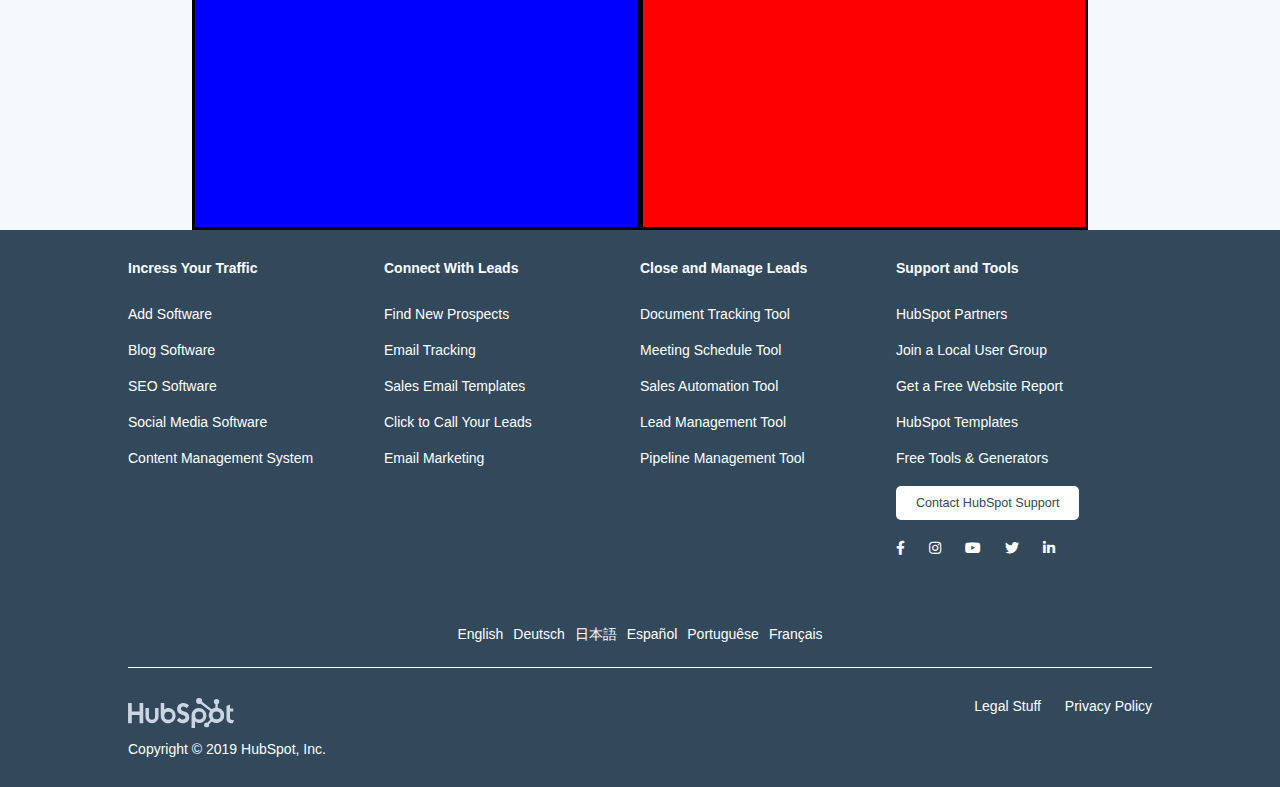
==== commit 10cb09ef: "community update" ====
--- a/index.html
+++ b/index.html
@@ -7,9 +7,8 @@
     <link rel="stylesheet" href="css/style.css">
   </head>
   <body>
-    <!-- intestazione -->
     <header>
-      <!-- bottoniera superiore -->
+      <!-- button panel -->
       <div class="button-header row">
         <div class="leng-contact row">
           <div class="leng">
@@ -29,7 +28,7 @@
           </div>
         </div>
       </div>
-      <!-- menu di navigazione -->
+      <!-- nav menu -->
       <nav class="row">
         <div class="f-left">
           <a href="#"><img src="img/logo.svg" alt="logo"></a>
@@ -45,7 +44,6 @@
         </div>
       </nav>
     </header>
-    <!-- corpo principale -->
     <main>
       <!-- jumbo -->
       <section>
@@ -60,14 +58,14 @@
             <div class="jumbo-button">
               <a href="#" class="page-button">GetHubspotFree</a>
             </div>
-            <div class="end-text">
+            <div class="jumbo-end-text">
               Get started with FREE tools, and upgrade as you grow.
             </div>
           </div>
           <div class="jumbo-bottom"></div>
         </div>
       </section>
-      <!-- mid-up-section -->
+      <!-- mid-up section -->
       <section class="page-padding">
         <div class="mid-up">
           <div class="mid-up-img-cont"></div>
@@ -79,7 +77,9 @@
           </div>
         </div>
       </section>
+      <!-- crm and hub section -->
       <section class="page-padding">
+        <!-- crm -->
         <div class="crm-details-cont row">
           <div class="crm-box-1">
             <div class="crm-img-cont">
@@ -218,43 +218,118 @@
           </div>
         </div>
       </section>
-      <!-- statistics -->
-      <section class="page-padding">
-        <div class="statistics-cont">
-          <div class="statistics-text">
-
-          </div>
-          <div class="stats-cont-1 row">
-            <div class="stats-box">
-
-            </div>
-            <div class="stats-box">
-
-            </div>
-            <div class="stats-box">
-
-            </div>
-            <div class="stats-box">
-
-            </div>
-          </div>
-          <div class="stats-cont-2 row">
-            <div class="stats-box">
-
-            </div>
-            <div class="stats-box">
-
-            </div>
-            <div class="stats-box">
-
-            </div>
-            <div class="stats-box">
-
+      <!-- community section -->
+      <section class="community">
+        <div class="community-cont">
+          <div class="community-title">
+            Learn and grow with award-winning support and a thriving community behind you.
+          </div>
+          <div class="community-text">
+            <p>
+              You don't haveto go it alone. Master the inbound methodology and get the most out of your tools with HubSpot's legendary customer support team and community of thousands of marketing and sales pros just like you.
+            </p>
+          </div>
+          <!-- community-cont-1 -->
+          <div class="community-cont-1 row">
+            <!-- HubSpot user group -->
+            <div class="community-box">
+              <div class="community-box-img">
+                <img src="img/homepage_community_agency.svg" alt="growth hub logo">
+              </div>
+              <div class="community-box-value">
+                150
+              </div>
+              <div class="community-box-text">
+                HubSpot user group
+              </div>
+            </div>
+            <!-- monthly visits -->
+            <div class="community-box">
+              <div class="community-box-img">
+                <img src="img/homepage_community_blog.svg" alt="community">
+              </div>
+              <div class="community-box-value">
+                4.5M
+              </div>
+              <div class="community-box-text">
+                monthly visits
+              </div>
+            </div>
+            <!-- certified professionals -->
+            <div class="community-box">
+              <div class="community-box-img">
+                <img src="img/homepage_community_academy.svg" alt="growth hub logo">
+              </div>
+              <div class="community-box-value">
+                155K
+              </div>
+              <div class="community-box-text">
+                certified professionals
+              </div>
+            </div>
+            <!-- registered attendees -->
+            <div class="community-box">
+              <div class="community-box-img">
+                <img src="img/homepage_community_inbound.svg" alt="growth hub logo">
+              </div>
+              <div class="community-box-value">
+                21K
+              </div>
+              <div class="community-box-text">
+                registered attendees
+              </div>
+            </div>
+          </div>
+          <!-- community-cont-2 -->
+          <div class="community-cont-2 row">
+            <div class="community-box">
+              <div class="community-box-img">
+                <img src="img/homepage_community_connect.svg" alt="growth hub logo">
+              </div>
+              <div class="community-box-value">
+                200
+              </div>
+              <div class="community-box-text">
+                integration
+              </div>
+            </div>
+            <div class="community-box">
+              <div class="community-box-img">
+                <img src="img/homepage_community_globe.svg" alt="growth hub logo">
+              </div>
+              <div class="community-box-value">
+                6
+              </div>
+              <div class="community-box-text">
+                languages
+              </div>
+            </div>
+            <div class="community-box">
+              <div class="community-box-img">
+                <img src="img/homepage_community_followers.svg" alt="growth hub logo">
+              </div>
+              <div class="community-box-value">
+                2.6M
+              </div>
+              <div class="community-box-text">
+                social followers
+              </div>
+            </div>
+            <div class="community-box">
+              <div class="community-box-img">
+                <img src="img/growthhub-white-small-1.svg" alt="growth hub logo">
+              </div>
+              <div class="community-box-value">
+                5K
+              </div>
+              <div class="community-box-text">
+                profiles and counting
+              </div>
             </div>
           </div>
         </div>
       </section>
-      <!-- mid-down -->
+      <!-- mid-down section-->
       <section class="page-padding">
         <div class="partner-cont row">
           <div class="partner-text">
--- a/css/style.css
+++ b/css/style.css
@@ -1,3 +1,4 @@
+/*page rule*/
 * {
   margin: 0;
   padding: 0;
@@ -39,6 +40,10 @@
   border-radius: 5px;
 }
 
+.page-button:hover {
+  background-color: #ffbcac;
+}
+
 .f-left {
   float: left;
 }
@@ -47,8 +52,7 @@
   float: right;
 }
 
-/* intestazione */
-/*bottoniera superiore*/
+/*button panel*/
 .button-header {
   width: 100%;
   border-bottom: 2px solid #98a4ad;
@@ -87,12 +91,22 @@
   border: 1px solid #fe775a;
 }
 
+.button-search .page-button:hover {
+  border: 1px solid #ffbcac;
+}
+
 .login-button {
   color: #fe775a;
   background: #fff;
   margin: 0 20px;
 }
 
+.page-button.login-button:hover {
+  background: #32495b;
+  color: #fff;
+  border: 1px solid #32495b;
+}
+
 .search-cont {
   padding: 7px 10px;
   float: right;
@@ -104,7 +118,11 @@
   vertical-align: middle;
 }
 
-/* menu di navigazione */
+.search-cont:hover .fa-search {
+  color: #32495b;
+}
+
+/* nav menu */
 nav {
   width: 100%;
   padding: 20px 15%;
@@ -135,7 +153,7 @@
   color: #32495b;
 }
 
-/* corpo principale */
+/* jumbo */
 .jumbo {
   width: 100%;
   background: #fdf3ee;
@@ -152,8 +170,6 @@
   position: absolute;
   top: 10%;
   left: 15%;
-  /*debug*/
-  height: 200px;
 }
 
 .jumbo-box .jumbo-button {
@@ -169,7 +185,7 @@
   margin: 30px 0 0 0;
 }
 
-.end-text {
+.jumbo-end-text {
   margin: 50px 0 0 0;
   font-size: 0.9em;
 }
@@ -184,6 +200,7 @@
   bottom: 0;
   left: 0;
 }
+
 /* mid-up-section */
 .mid-up {
   width: 100%;
@@ -212,6 +229,8 @@
   text-align: center;
 }
 
+/*crm and hub section*/
+/* crm */
 .crm-details-cont {
   width: 100%;
   margin: 50px 0 0 0;
@@ -296,6 +315,7 @@
   margin: 20px 0 0 0;
   padding: 2% 4%;
   box-shadow: 0 0 5px #ccc;
+  border-radius: 5px;
   text-align: center;
   float: left;
 }
@@ -372,50 +392,94 @@
   margin: 0 10px 0 0;
 }
 
-
-
-
-
-
-
-/*sezione statistica*/
-.statistics-cont {
-  width: 100%;
-  padding: 0 10%;
-  background-image: linear-gradient(45deg,#00a4bd,#00bda5);
-}
-
-.statistics-text {
-  width: 100%;
-  /* debug */
-  height: 200px;
-  background: blue;
-}
-
-.stats-box {
+.crm-details-cont:hover, .hub-cont:hover {
+  transform: scale(1.05);
+  transition: all 0.2s ease;
+}
+
+/*statistics section*/
+.community {
+  margin: 50px 0 0 0;
+  padding: 3% 15% 6% 15%;
+  background-image: linear-gradient(35deg,#00a4bd,#00bda5);
+}
+
+.community-cont {
+  width: 100%;
+  /* margin: 30px 0 0 0; */
+  color: #fff;
+  text-align: center;
+}
+
+.community-title {
+  width: 100%;
+  font-size: 2.1em;
+  font-weight: bold;
+}
+
+.community-text {
+  margin: 25px 0 0 0;
+}
+
+.community-box {
   width: 25%;
-  float: left;
-  /* debug */
-  height: 150px;
-}
-
-.stats-cont-1 .stats-box {
+  padding: 2%;
+  float: left;
+}
+
+.community-cont-1 {
+  margin: 45px 0 0 0;
+  border-bottom: 1px solid #fff;
+}
+
+.community-box-img {
+  height: 40px;
+}
+
+.community-box-value {
+  font-size: 2.5em;
+  font-weight: bold;
+  display: inline-block;
+  padding: 0 8% 0 0;
+  position: relative;
+}
+
+.community-box-value::after {
+  content: "+";
+  font-size: 0.8em;
+  font-weight: normal;
+  display: inline-block;
+  position: absolute;
+  top: 10%;
+  right: 0;
+}
+
+.community-box-value, .community-box-text {
+  margin: 10px 0 0 0;
+}
+
+.community-box-text {
+  font-size: 0.8em;
+  font-weight: bold;
+}
+
+.community-cont-1 .community-box {
   border-right: 1px solid #fff;
-  border-bottom: 1px solid #fff;
-}
-
-.stats-cont-1 .stats-box:last-child {
+}
+
+.community-cont-1 .community-box:last-child {
   border-right: none;
 }
 
-.stats-cont-2 .stats-box {
+.community-cont-2 .community-box {
   border-right: 1px solid #fff;
 }
 
-.stats-cont-2 .stats-box:last-child {
+.community-cont-2 .community-box:last-child {
   border-right: none;
 }
 
+/* mid-down section */
 .partner-cont {
   width: 100%;
   /*debug*/
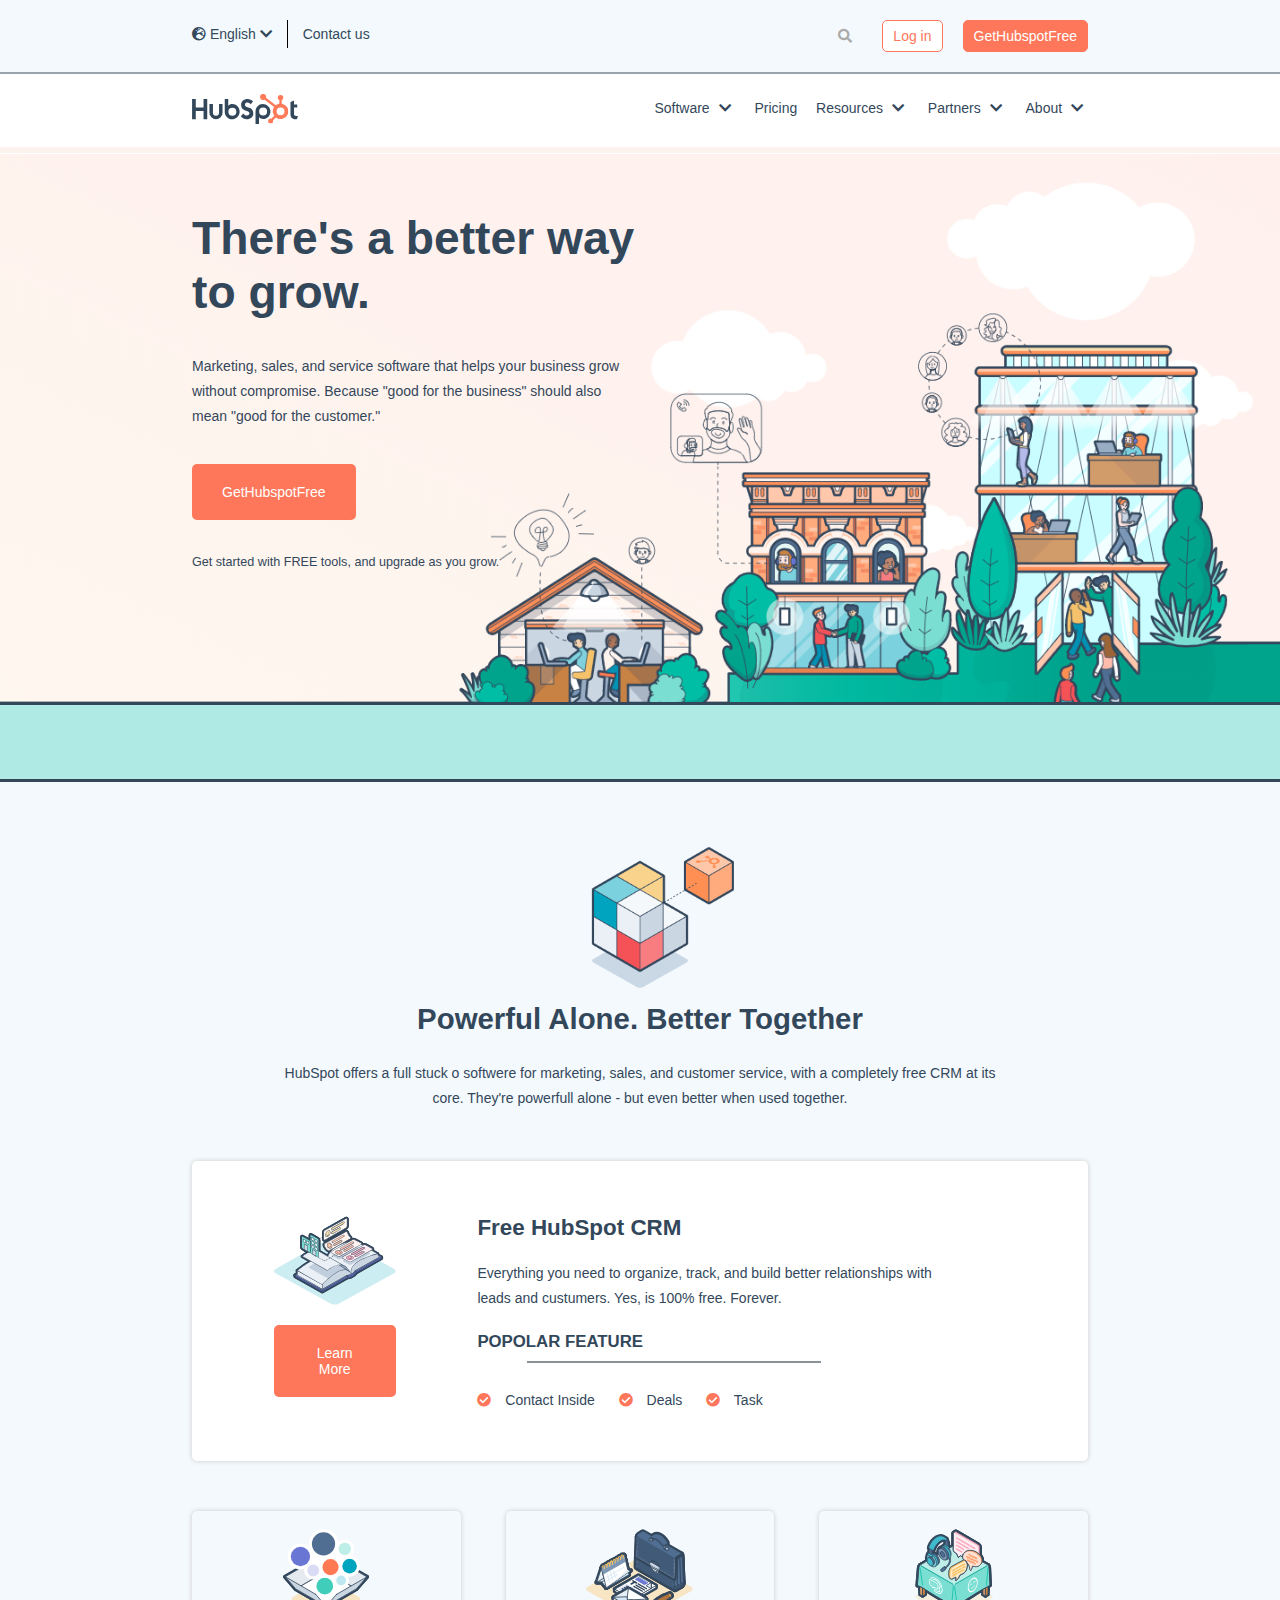
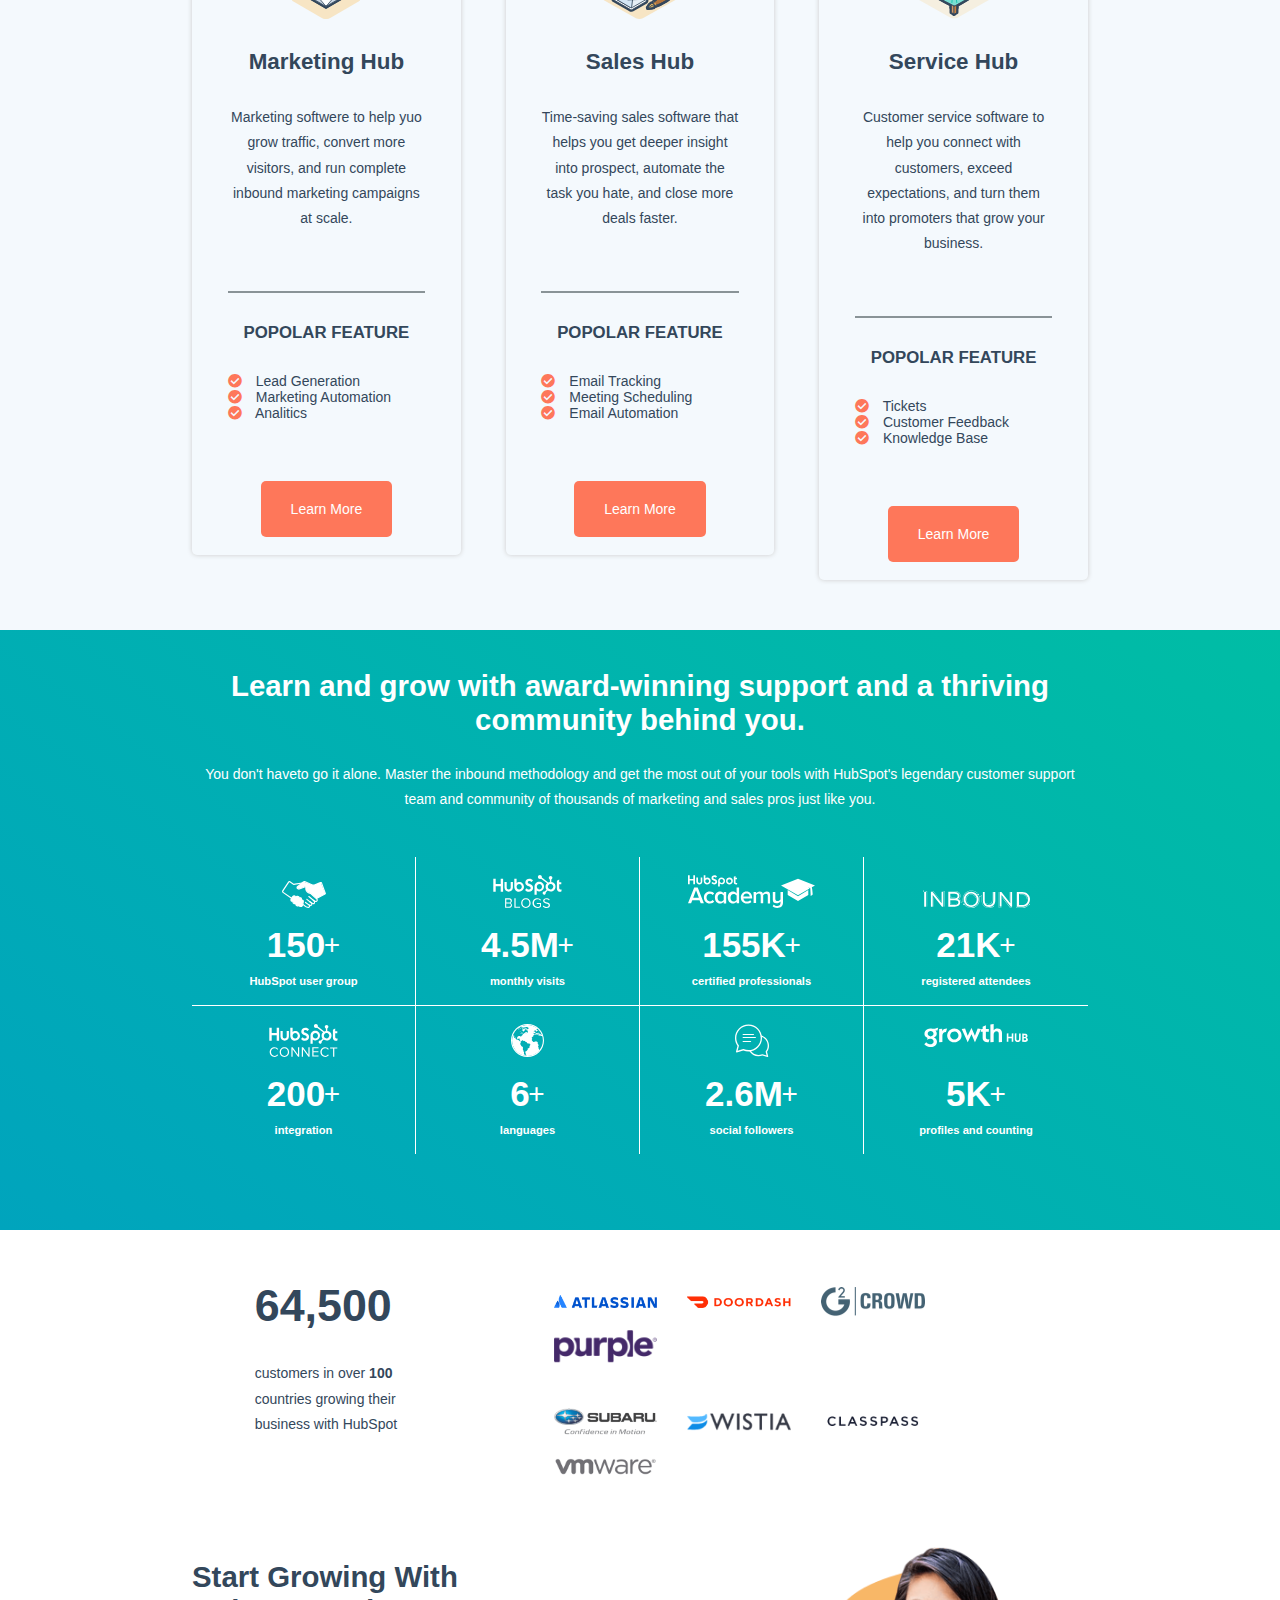
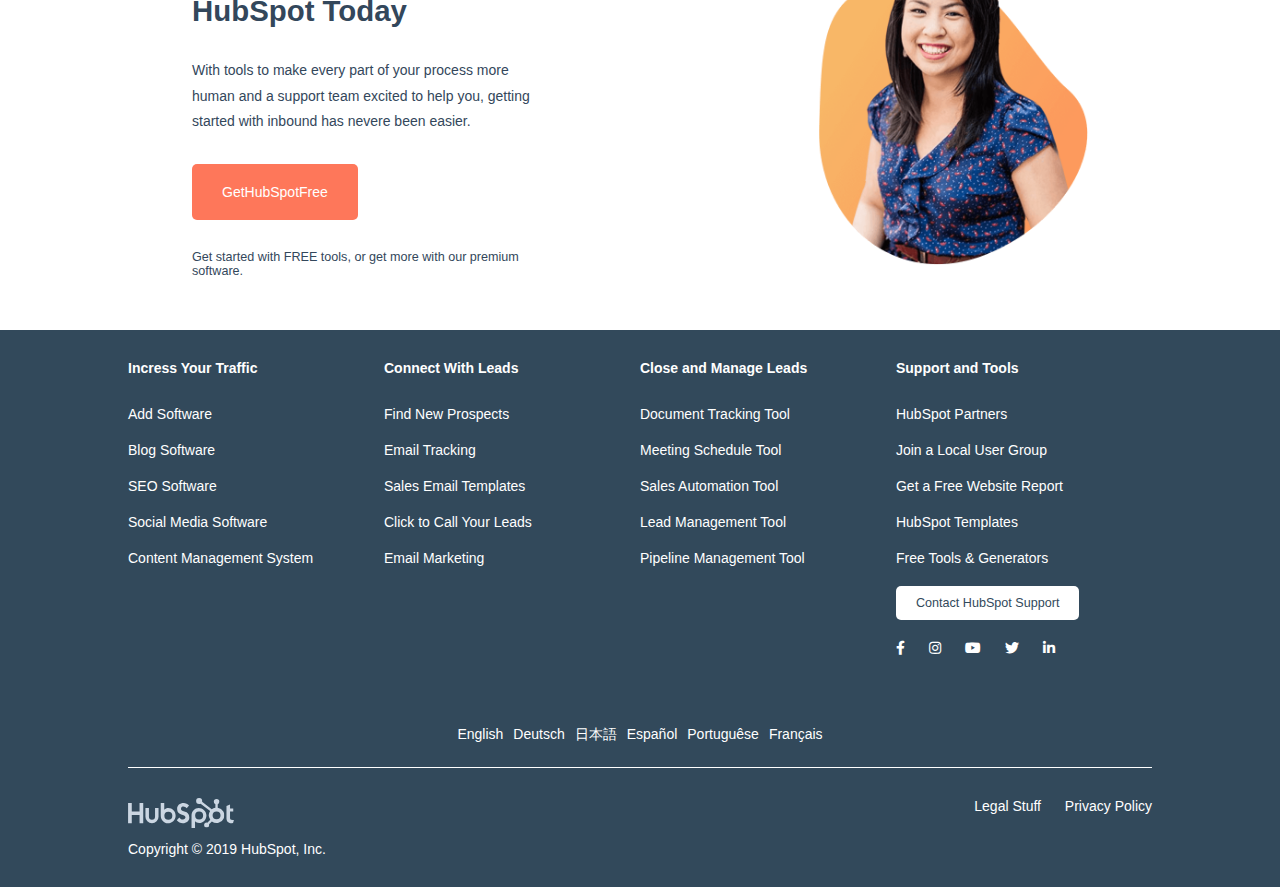
==== commit 4ad9baf3: "final content update" ====
--- a/index.html
+++ b/index.html
@@ -50,15 +50,17 @@
         <div class="jumbo">
           <div class="jumbo-box">
             <div class="jumbo-title">
-              There's a better way to grow.
-            </div>
-            <div class="jumbo-subtitle">
-              <p>Marketing, sales, and service software that helps your business grow without compromise. Because "good for the business" should also mean "good for the customer."</p>
-            </div>
-            <div class="jumbo-button">
+              <h2>There's a better way to grow.</h2>
+            </div>
+            <div>
+              <p>
+                Marketing, sales, and service software that helps your business grow without compromise. Because "good for the business" should also mean "good for the customer."
+              </p>
+            </div>
+            <div>
               <a href="#" class="page-button">GetHubspotFree</a>
             </div>
-            <div class="jumbo-end-text">
+            <div class="box-end-text">
               Get started with FREE tools, and upgrade as you grow.
             </div>
           </div>
@@ -70,33 +72,35 @@
         <div class="mid-up">
           <div class="mid-up-img-cont"></div>
           <div class="mid-up-title">
-            Powerfull Alone. Better Together
+            <h3>Powerful Alone. Better Together</h3>
           </div>
           <div class="mid-up-text">
-            <p>HubSpot offers a full stuck o softwere for marketing, sales, and customer service, with a completely free CRM at its core. They're powerfull alone - but even better when used together.</p>
+            <p>
+              HubSpot offers a full stuck o softwere for marketing, sales, and customer service, with a completely free CRM at its core. They're powerfull alone - but even better when used together.
+            </p>
           </div>
         </div>
       </section>
-      <!-- crm and hub section -->
+      <!-- crm hub section -->
       <section class="page-padding">
         <!-- crm -->
         <div class="crm-details-cont row">
           <div class="crm-box-1">
-            <div class="crm-img-cont">
-
-            </div>
+            <div class="crm-img-cont"></div>
             <div class="crm-button">
               <a href="#" class="page-button">Learn More</a>
             </div>
           </div>
           <div class="crm-box-2">
-            <div class="crm-title">
-              Free HubSpot CRM
+            <div class="crm-hub-title">
+              <h4>Free HubSpot CRM</h4>
             </div>
             <div class="crm-text">
-              <p>Everything you need to organize, track, and build better relationships with leads and custumers. Yes, is 100% free. Forever.</p>
-            </div>
-            <div class="crm-subtitle row">
+              <p>
+                Everything you need to organize, track, and build better relationships with leads and custumers. Yes, is 100% free. Forever.
+              </p>
+            </div>
+            <div class="hub-subtitle row">
               popolar feature
               <div class="bar"></div>
             </div>
@@ -123,15 +127,15 @@
           <!-- hub 1 -->
           <div class="hub-cont">
             <div class="hub-img-1"></div>
-            <div class="hub-title">
-              Marketing Hub
+            <div class="crm-hub-title">
+              <h4>Marketing Hub</h4>
             </div>
             <div class="hub-text">
               <p>
                 Marketing softwere to help yuo grow traffic, convert more visitors, and run complete inbound marketing campaigns at scale.
               </p>
             </div>
-            <div class="list-title">
+            <div class="hub-subtitle">
               popolar feature
             </div>
             <div class="hub-list">
@@ -155,15 +159,15 @@
           <!-- hub 2 -->
           <div class="hub-cont">
             <div class="hub-img-2"></div>
-            <div class="hub-title">
-              Sales Hub
+            <div class="crm-hub-title">
+              <h4>Sales Hub</h4>
             </div>
             <div class="hub-text">
               <p>
                 Time-saving sales software that helps you get deeper insight into prospect, automate the task you hate, and close more deals faster.
               </p>
             </div>
-            <div class="list-title">
+            <div class="hub-subtitle">
               popolar feature
             </div>
             <div class="hub-list">
@@ -187,15 +191,15 @@
           <!-- hub 3 -->
           <div class="hub-cont">
             <div class="hub-img-3"></div>
-            <div class="hub-title">
-              Service Hub
+            <div class="crm-hub-title">
+              <h4>Service Hub</h4>
             </div>
             <div class="hub-text">
               <p>
               Customer service software to help you connect with customers, exceed expectations, and turn them into promoters that grow your business.
               </p>
             </div>
-            <div class="list-title">
+            <div class="hub-subtitle">
               popolar feature
             </div>
             <div class="hub-list">
@@ -221,9 +225,9 @@
       <!-- community section -->
       <section class="community">
         <div class="community-cont">
-          <div class="community-title">
+          <h3>
             Learn and grow with award-winning support and a thriving community behind you.
-          </div>
+          </h3>
           <div class="community-text">
             <p>
               You don't haveto go it alone. Master the inbound methodology and get the most out of your tools with HubSpot's legendary customer support team and community of thousands of marketing and sales pros just like you.
@@ -330,22 +334,79 @@
         </div>
       </section>
       <!-- mid-down section-->
-      <section class="page-padding">
-        <div class="partner-cont row">
-          <div class="partner-text">
-
-          </div>
-          <div class="partner-logo-cont">
-
-          </div>
-        </div>
-        <div class="partner-cont row">
-          <div class="partner-text">
-
-          </div>
-          <div class="partner-image-cont">
-
-          </div>
+      <section class="mid-down">
+        <div class="partner-cont-up row">
+          <div class="partner-text-cont">
+            <div class="partner-title">
+              64,500
+            </div>
+            <div class="partner-text">
+              <p>
+                customers in over <strong>100</strong> countries growing their business with HubSpot
+              </p>
+            </div>
+          </div>
+          <div class="partner-logo-wrapper">
+            <div class="partner-logo-cont-1 row">
+              <div class="partner-logo">
+                <div class="absolute-center">
+                  <img src="img/atlassian.png" alt="">
+                </div>
+              </div>
+              <div class="partner-logo">
+                <div class="absolute-center">
+                  <img src="img/doordash.png" alt="">
+                </div>
+              </div>
+              <div class="partner-logo">
+                <div class="absolute-center">
+                  <img src="img/g2crowd-logo@2x.png" alt="">
+                </div>
+              </div>
+              <div class="partner-logo">
+                <div class="absolute-center">
+                  <img src="img/purple-logo@2x.png" alt="">
+                </div>
+              </div>
+            </div>
+            <div class="partner-logo-cont-2 row">
+              <div class="partner-logo">
+                <div class="absolute-center">
+                  <img src="img/subaru.png" alt="">
+                </div>
+              </div>
+              <div class="partner-logo">
+                <div class="absolute-center">
+                  <img src="img/wistia.png" alt="">
+                </div>
+              </div>
+              <div class="partner-logo">
+                <div class="absolute-center">
+                  <img src="img/classpass.png" alt="">
+                </div>
+              </div>
+              <div class="partner-logo">
+                <div class="absolute-center">
+                  <img src="img/vmware.png" alt="">
+                </div>
+              </div>
+            </div>
+          </div>
+        </div>
+        <div class="partner-cont-bottom row">
+          <div class="partner-box">
+            <h3>Start Growing With HubSpot Today</h3>
+            <div>
+              <p>With tools to make every part of your process more human and a support team excited to help you, getting started with inbound has nevere been easier.</p>
+            </div>
+            <div>
+              <a href="#" class="page-button">GetHubSpotFree</a>
+            </div>
+            <div class="box-end-text">
+              Get started with FREE tools, or get more with our premium software.
+            </div>
+          </div>
+          <div class="partner-image-cont"></div>
         </div>
       </section>
     </main>
@@ -392,11 +453,11 @@
             <li><a href="#">Free Tools & Generators</a></li>
             <li><a href="#" class="footer-button">Contact HubSpot Support</a></li>
             <li>
-              <a href="#"><i class="fab fa-facebook-f"></i></a>
-              <a href="#"><i class="fab fa-instagram"></i></a>
-              <a href="#"><i class="fab fa-youtube"></i></a>
-              <a href="#"><i class="fab fa-twitter"></i></a>
-              <a href="#"><i class="fab fa-linkedin-in"></i></a>
+              <a href="https://it-it.facebook.com/hubspot/"><i class="fab fa-facebook-f"></i></a>
+              <a href="https://www.instagram.com/hubspot/"><i class="fab fa-instagram"></i></a>
+              <a href="https://www.youtube.com/user/HubSpot"><i class="fab fa-youtube"></i></a>
+              <a href="https://twitter.com/hubspot"><i class="fab fa-twitter"></i></a>
+              <a href="https://it.linkedin.com/company/hubspot"><i class="fab fa-linkedin-in"></i></a>
             </li>
           </ul>
         </div>
--- a/css/style.css
+++ b/css/style.css
@@ -18,6 +18,10 @@
 
 p {
   line-height: 1.8;
+}
+
+h3 {
+  font-size: 2.1em;
 }
 
 .row::after {
@@ -42,6 +46,10 @@
 
 .page-button:hover {
   background-color: #ffbcac;
+}
+
+.box-end-text {
+  font-size: 0.9em;
 }
 
 .f-left {
@@ -172,22 +180,16 @@
   left: 15%;
 }
 
-.jumbo-box .jumbo-button {
-  margin: 50px 0 0 0;
+.jumbo-box div {
+  margin: 35px 0 0 0;
+}
+
+.jumbo-box div:first-child {
+  margin: 0;
 }
 
 .jumbo-title {
-  font-size: 3.2em;
-  font-weight: bold;
-}
-
-.jumbo-subtitle {
-  margin: 30px 0 0 0;
-}
-
-.jumbo-end-text {
-  margin: 50px 0 0 0;
-  font-size: 0.9em;
+  font-size: 2.2em;
 }
 
 .jumbo-bottom {
@@ -219,8 +221,6 @@
 
 .mid-up-title {
   text-align: center;
-  font-size: 2.1em;
-  font-weight: bold;
 }
 
 .mid-up-text {
@@ -274,7 +274,7 @@
   margin: 20px 0 0 0;
 }
 
-.crm-subtitle {
+.hub-subtitle {
   text-transform: uppercase;
   font-size: 1.2em;
   font-weight: bold;
@@ -288,6 +288,11 @@
   display: inline-block;
   vertical-align: middle;
   background: #899397;
+}
+
+.crm-hub-title {
+  font-size: 1.6em;
+  font-weight: bold;
 }
 
 .crm-list {
@@ -363,11 +368,6 @@
   background-position: center;
 }
 
-.hub-title {
-  font-size: 1.6em;
-  font-weight: bold;
-}
-
 .hub-text::after {
   content: "";
   display: table;
@@ -406,15 +406,8 @@
 
 .community-cont {
   width: 100%;
-  /* margin: 30px 0 0 0; */
   color: #fff;
   text-align: center;
-}
-
-.community-title {
-  width: 100%;
-  font-size: 2.1em;
-  font-weight: bold;
 }
 
 .community-text {
@@ -480,29 +473,84 @@
 }
 
 /* mid-down section */
-.partner-cont {
-  width: 100%;
-  /*debug*/
-  height: 300px;
-  background: yellow;
+.mid-down {
+  padding: 50px 15%;
+  background: #fff;
+}
+
+.partner-cont-up {
+  width: 100%;
+}
+
+.partner-text-cont {
+  width: 30%;
+  padding: 0 7%;
+  float: left;
+}
+
+.partner-title {
+  font-size: 3.2em;
+  font-weight: bold
 }
 
 .partner-text {
-  width: 50%;
-  float: left;
-  /*debug*/
-  height: 300px;
-  background: blue;
-  border: 3px solid black;
-}
-
-.partner-logo-cont, .partner-image-cont {
-  width: 50%;
-  float: left;
-  /*debug*/
-  height: 300px;
-  background: red;
-  border: 3px solid black;
+  margin: 30px 0 0 0;
+}
+
+.partner-logo-wrapper {
+  width: 65%;
+  float: left;
+  padding: 0 0 0 7%;
+}
+
+.partner-logo-cont-1 {
+}
+
+.partner-logo {
+  width: 20%;
+  height: 45px;
+  float: left;
+  margin: 0 0 0 30px;
+  position: relative;
+}
+
+.partner-logo img {
+  width: 100%;
+}
+
+.partner-logo-cont-2 {
+  margin: 30px 0 0 0;
+}
+
+.absolute-center {
+  position: absolute;
+  top: 50%;
+  left: 0;
+  transform: translate(0, -50%);
+}
+
+.partner-cont-bottom {
+  margin: 40px 0 0 0;
+}
+
+.partner-box {
+  width: 40%;
+  margin: 30px 0 0 0;
+  float: left;
+}
+
+.partner-box div {
+  margin: 30px 0 0 0;
+}
+
+.partner-image-cont {
+  width: 30%;
+  height: 350px;
+  background-image: url(../img/woman.webp);
+  background-repeat: no-repeat;
+  background-size: contain;
+  background-position: right;
+  float: right;
 }
 
 /* footer */
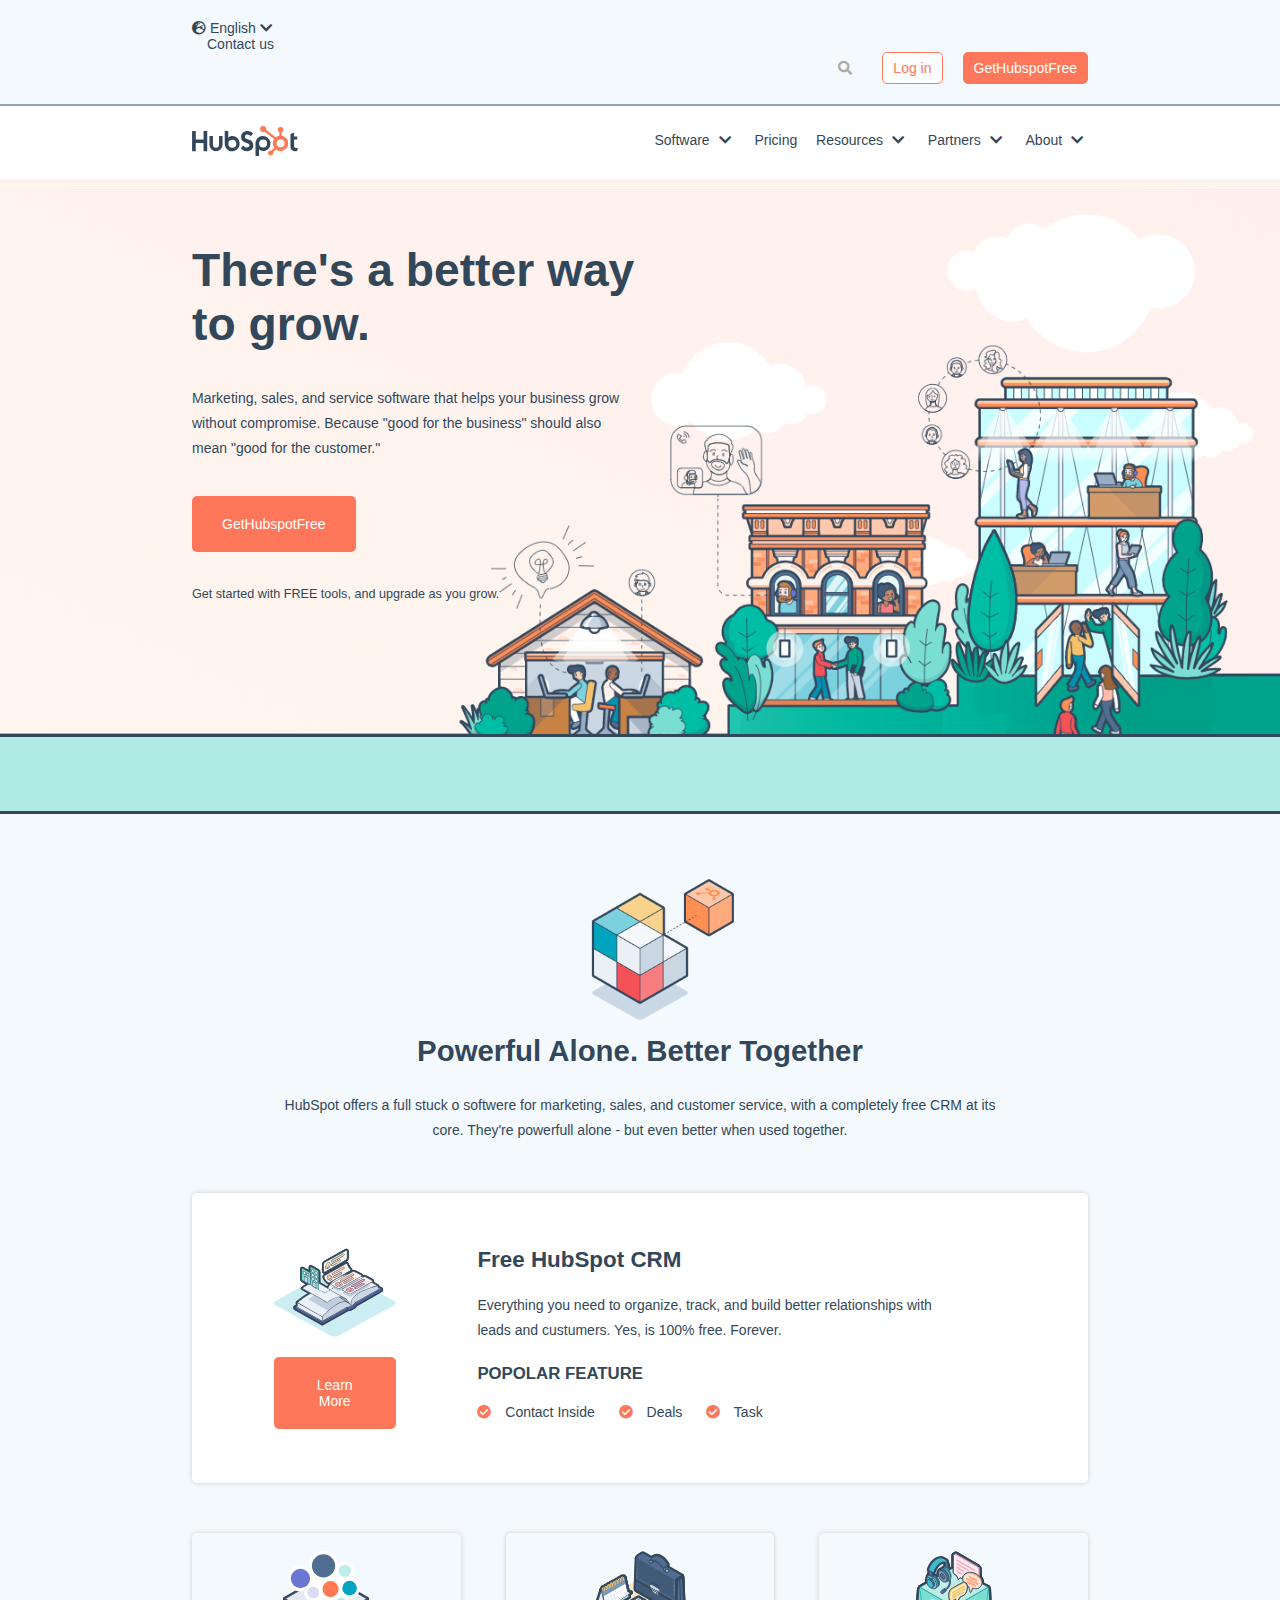
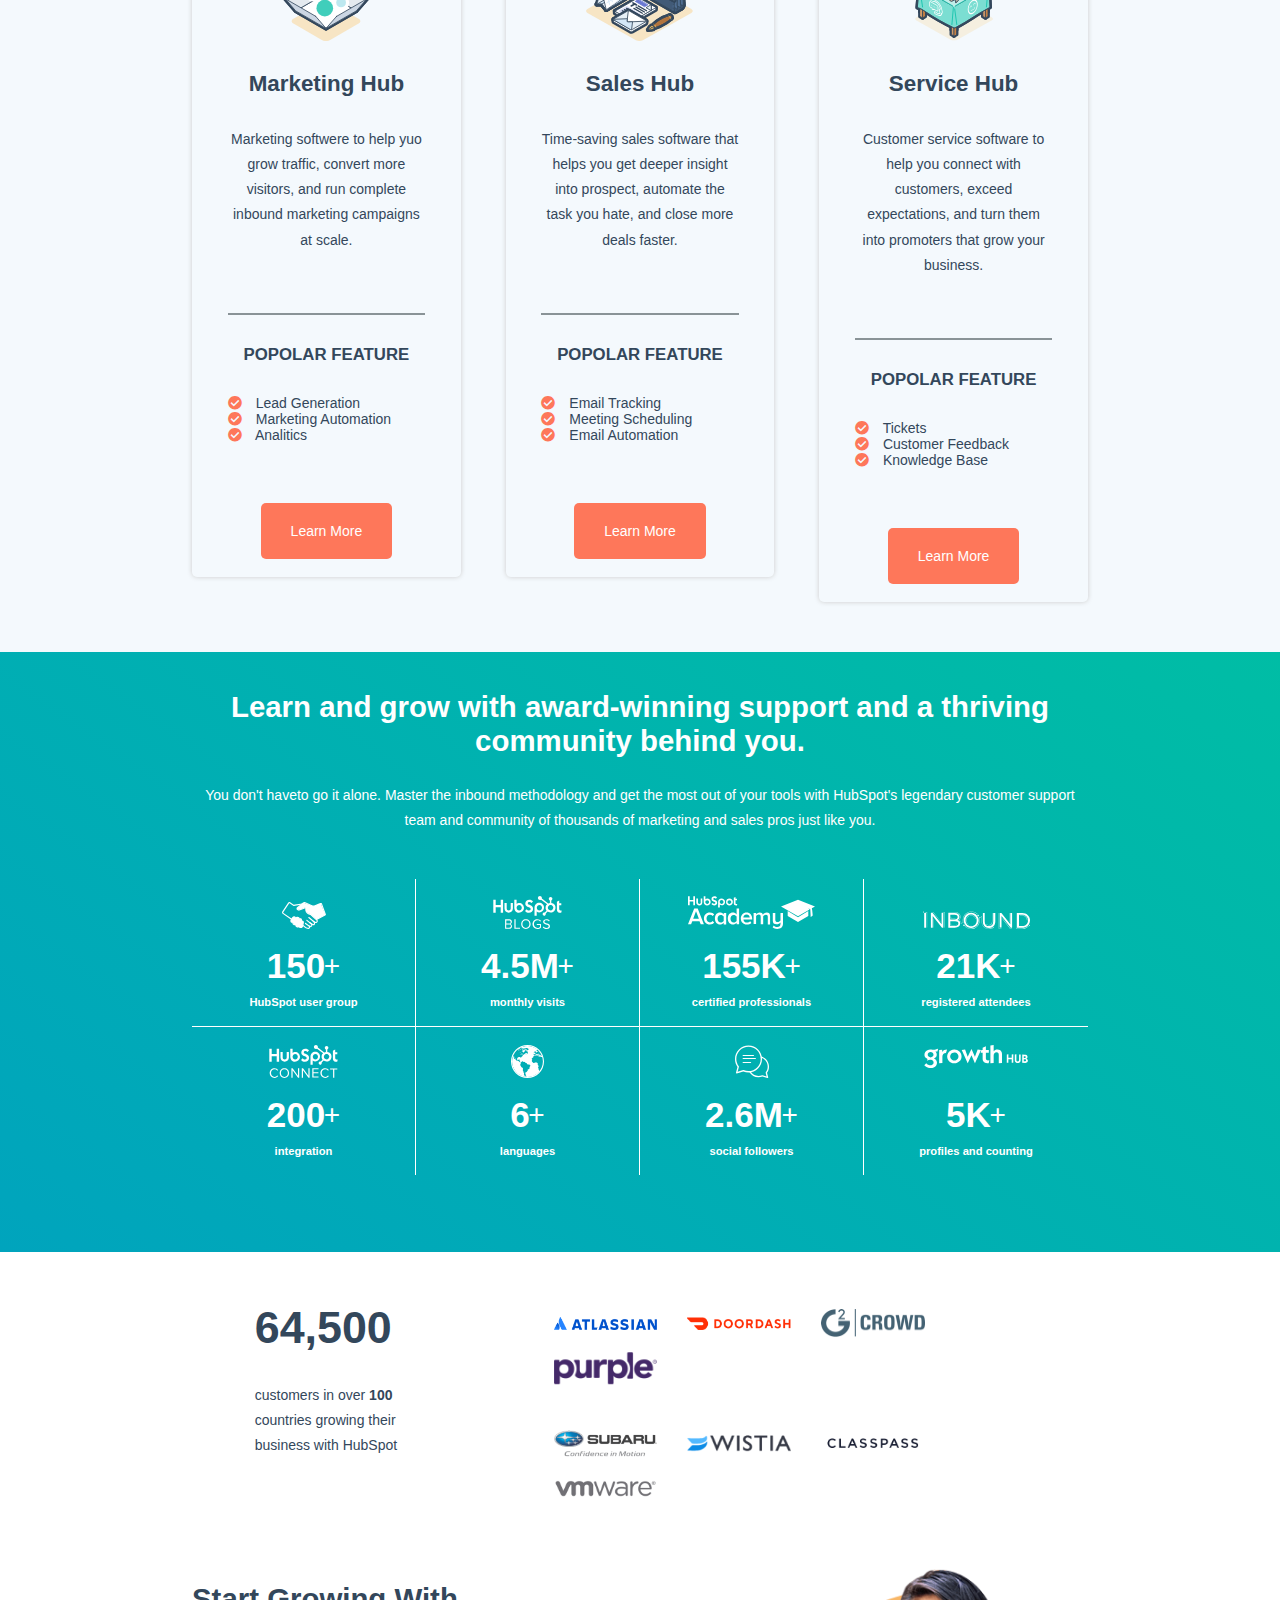
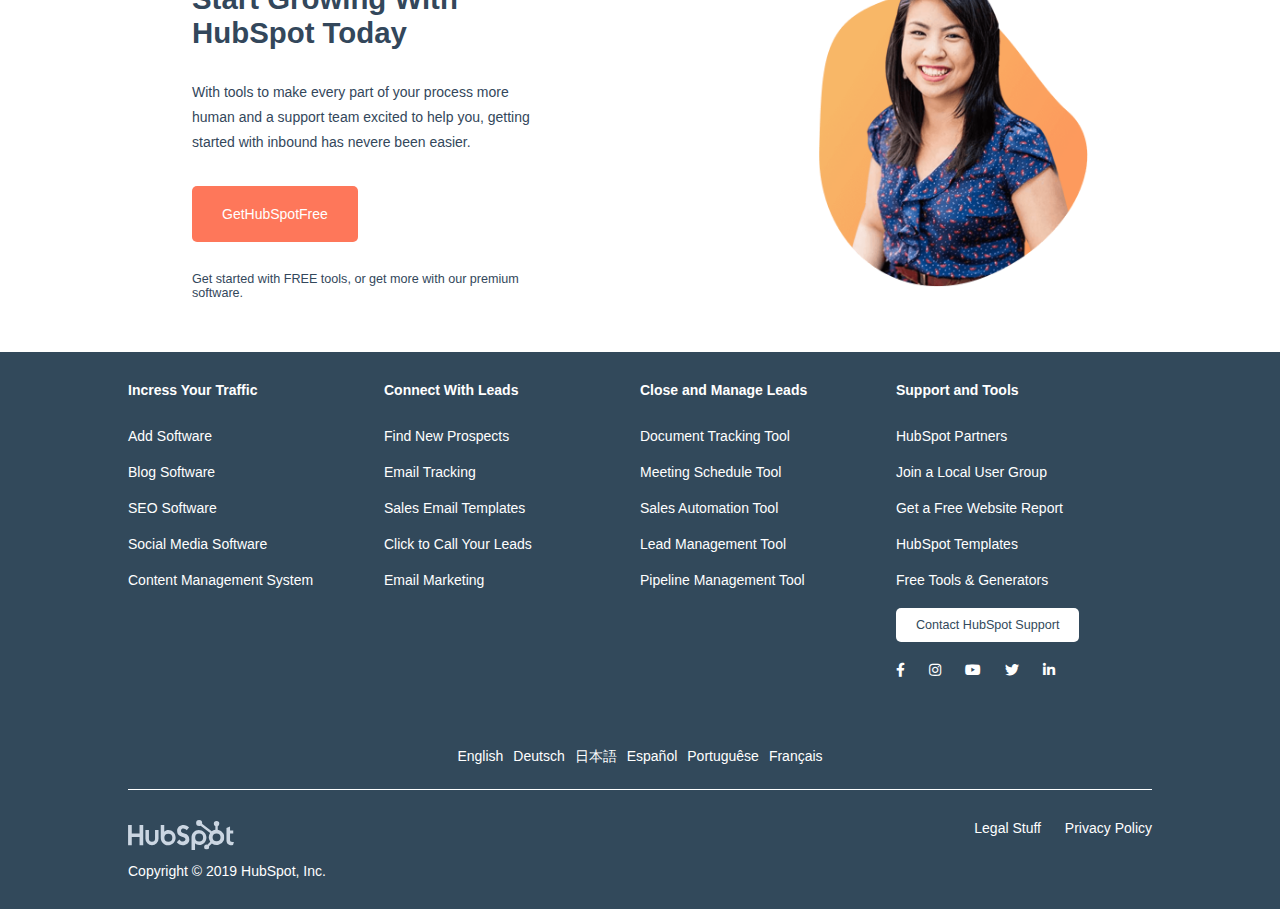
==== commit 1ab72dee: "final upload" ====
--- a/index.html
+++ b/index.html
@@ -4,45 +4,61 @@
     <meta charset="utf-8">
     <title>HubSpot</title>
     <link rel="stylesheet" href="https://cdnjs.cloudflare.com/ajax/libs/font-awesome/5.15.2/css/all.min.css">
+    <link rel="shortcut icon" href="https://www.hubspot.com/hubfs/HubSpot_Logos/HubSpot-Inversed-Favicon.png">
     <link rel="stylesheet" href="css/style.css">
   </head>
   <body>
     <header>
+      <div class="header-fixed">
       <!-- button panel -->
-      <div class="button-header row">
-        <div class="leng-contact row">
-          <div class="leng">
-            <i class="fas fa-globe-europe"></i>
-            English
-            <i class="fas fa-chevron-down"></i>
-          </div>
-          <div class="contact">
-            <a href="#">Contact us</a>
-          </div>
-        </div>
-        <div class="button-search row">
-          <a href="#" class="page-button">GetHubspotFree</a>
-          <a href="#" class="page-button login-button">Log in</a>
-          <div class="search-cont">
-            <i class="fas fa-search"></i>
-          </div>
-        </div>
+        <div class="button-header row">
+          <div class="header-leng-contact row">
+            <div class="header-leng">
+              <i class="fas fa-globe-europe"></i>
+              English
+              <i class="fas fa-chevron-down"></i>
+            </div>
+            <div class="contact">
+              <a href="#">Contact us</a>
+            </div>
+          </div>
+          <div class="button-search row">
+            <a href="#" class="page-button">GetHubspotFree</a>
+            <a href="#" class="page-button login-button">Log in</a>
+            <div class="search-cont">
+              <i class="fas fa-search"></i>
+            </div>
+          </div>
+        </div>
+        <!-- nav menu -->
+        <nav class="row">
+          <div class="f-left">
+            <a href="#"><img src="img/logo.svg" alt="logo"></a>
+          </div>
+          <div class="nav-menu">
+            <ul>
+              <li>
+                Software
+                <i class="fas fa-chevron-down"></i>
+              </li>
+              <li>
+                <a href="#">Pricing</a>
+              </li>
+              <li>
+                Resources
+                <i class="fas fa-chevron-down"></i>
+              </li>
+              <li>
+                Partners
+                <i class="fas fa-chevron-down"></i>
+              </li>
+              <li>
+                About <i class="fas fa-chevron-down"></i>
+              </li>
+            </ul>
+          </div>
+        </nav>
       </div>
-      <!-- nav menu -->
-      <nav class="row">
-        <div class="f-left">
-          <a href="#"><img src="img/logo.svg" alt="logo"></a>
-        </div>
-        <div class="nav-menu">
-          <ul>
-            <li>Software <i class="fas fa-chevron-down"></i></li>
-            <li><a href="#">Pricing</a></li>
-            <li>Resources <i class="fas fa-chevron-down"></i></li>
-            <li>Partners <i class="fas fa-chevron-down"></i></li>
-            <li>About <i class="fas fa-chevron-down"></i></li>
-          </ul>
-        </div>
-      </nav>
     </header>
     <main>
       <!-- jumbo -->
@@ -102,7 +118,6 @@
             </div>
             <div class="hub-subtitle row">
               popolar feature
-              <div class="bar"></div>
             </div>
             <div class="crm-list">
               <ul>
@@ -453,11 +468,11 @@
             <li><a href="#">Free Tools & Generators</a></li>
             <li><a href="#" class="footer-button">Contact HubSpot Support</a></li>
             <li>
-              <a href="https://it-it.facebook.com/hubspot/"><i class="fab fa-facebook-f"></i></a>
-              <a href="https://www.instagram.com/hubspot/"><i class="fab fa-instagram"></i></a>
-              <a href="https://www.youtube.com/user/HubSpot"><i class="fab fa-youtube"></i></a>
-              <a href="https://twitter.com/hubspot"><i class="fab fa-twitter"></i></a>
-              <a href="https://it.linkedin.com/company/hubspot"><i class="fab fa-linkedin-in"></i></a>
+              <a href="https://it-it.facebook.com/hubspot/" target="_blank"><i class="fab fa-facebook-f"></i></a>
+              <a href="https://www.instagram.com/hubspot/" target="_blank"><i class="fab fa-instagram"></i></a>
+              <a href="https://www.youtube.com/user/HubSpot" target="_blank"><i class="fab fa-youtube"></i></a>
+              <a href="https://twitter.com/hubspot" target="_blank"><i class="fab fa-twitter"></i></a>
+              <a href="https://it.linkedin.com/company/hubspot" target="_blank"><i class="fab fa-linkedin-in"></i></a>
             </li>
           </ul>
         </div>
@@ -485,7 +500,7 @@
         </div>
       </div>
       <div class="footer-bottom row">
-        <div class="copy">
+        <div class="f-left">
           <div class="footer-logo-cont">
             <a href="#"><img src="img/logo_gray.svg" alt="logo alt"></a>
           </div>
@@ -493,7 +508,7 @@
             Copyright &copy 2019 HubSpot, Inc.
           </div>
         </div>
-        <div class="policy">
+        <div class="policy f-right">
           <a href="#">Legal Stuff</a>
           <a href="#">Privacy Policy</a>
         </div>
